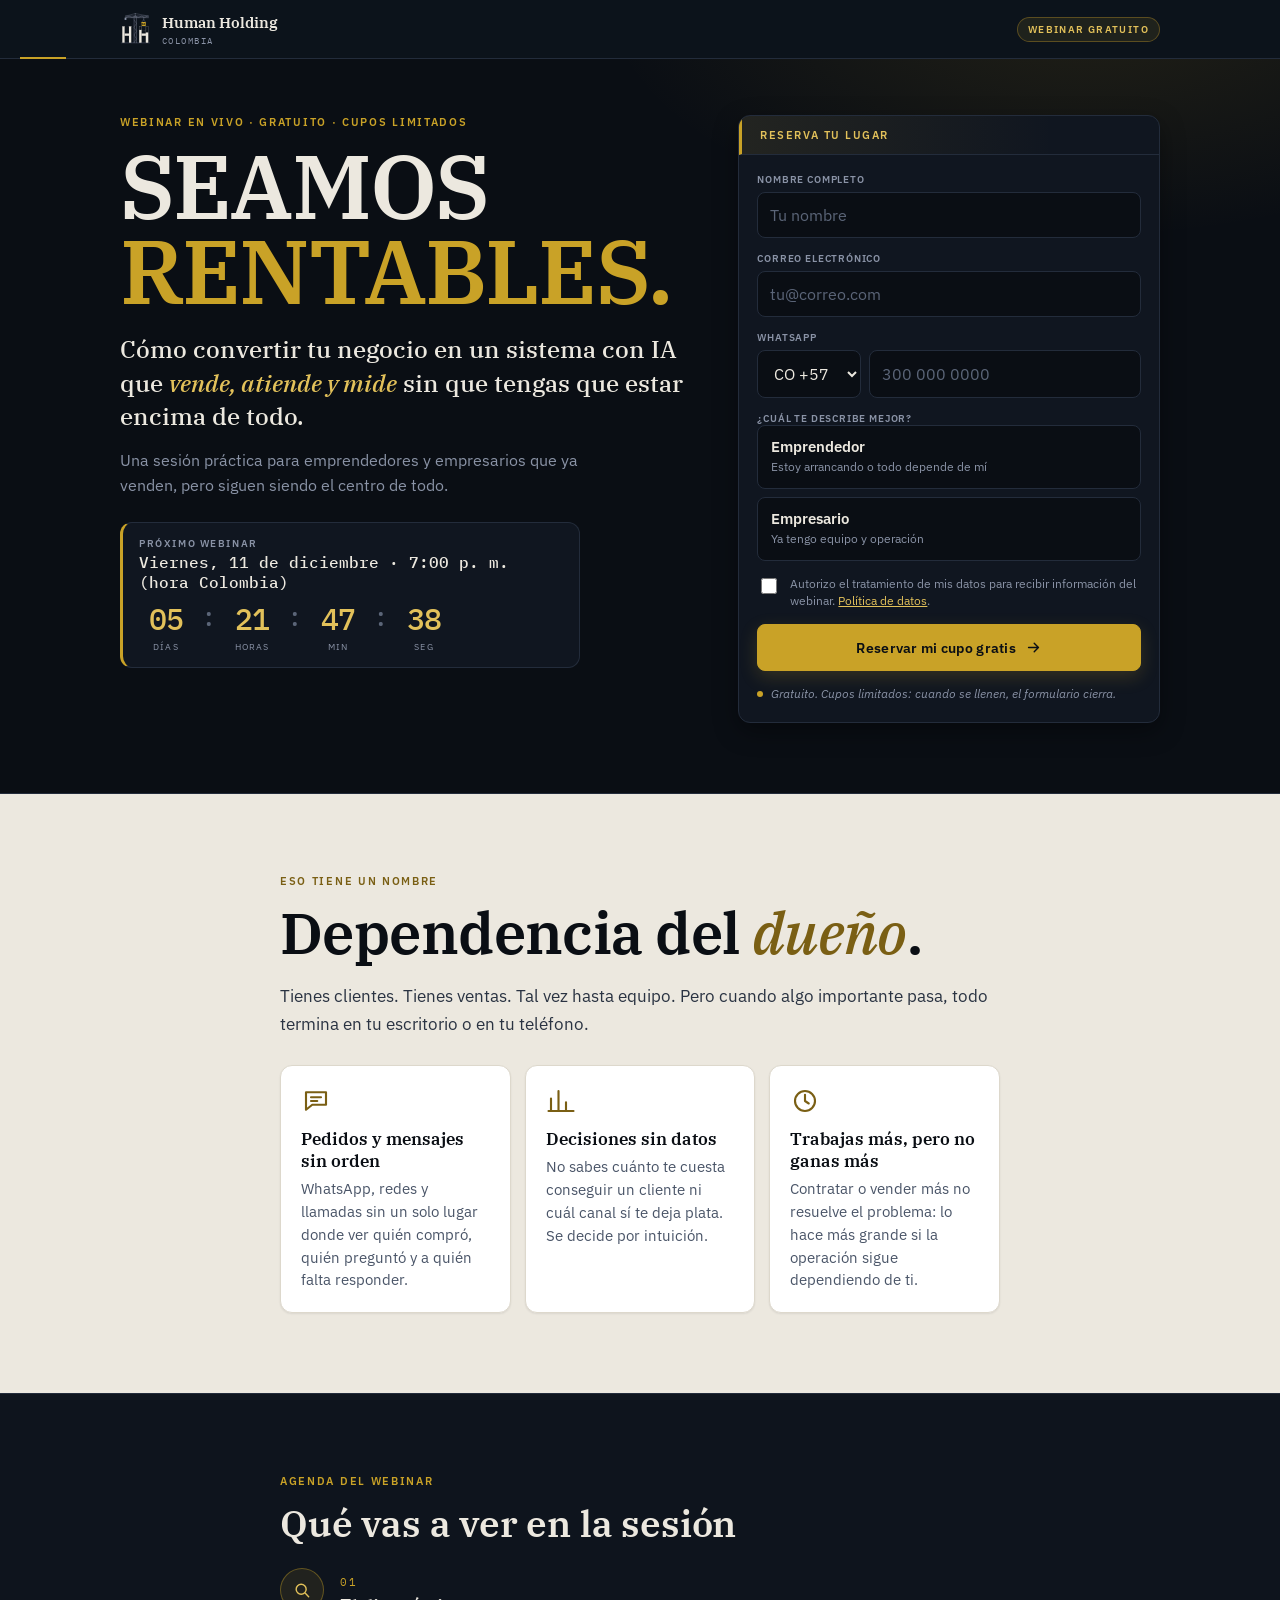
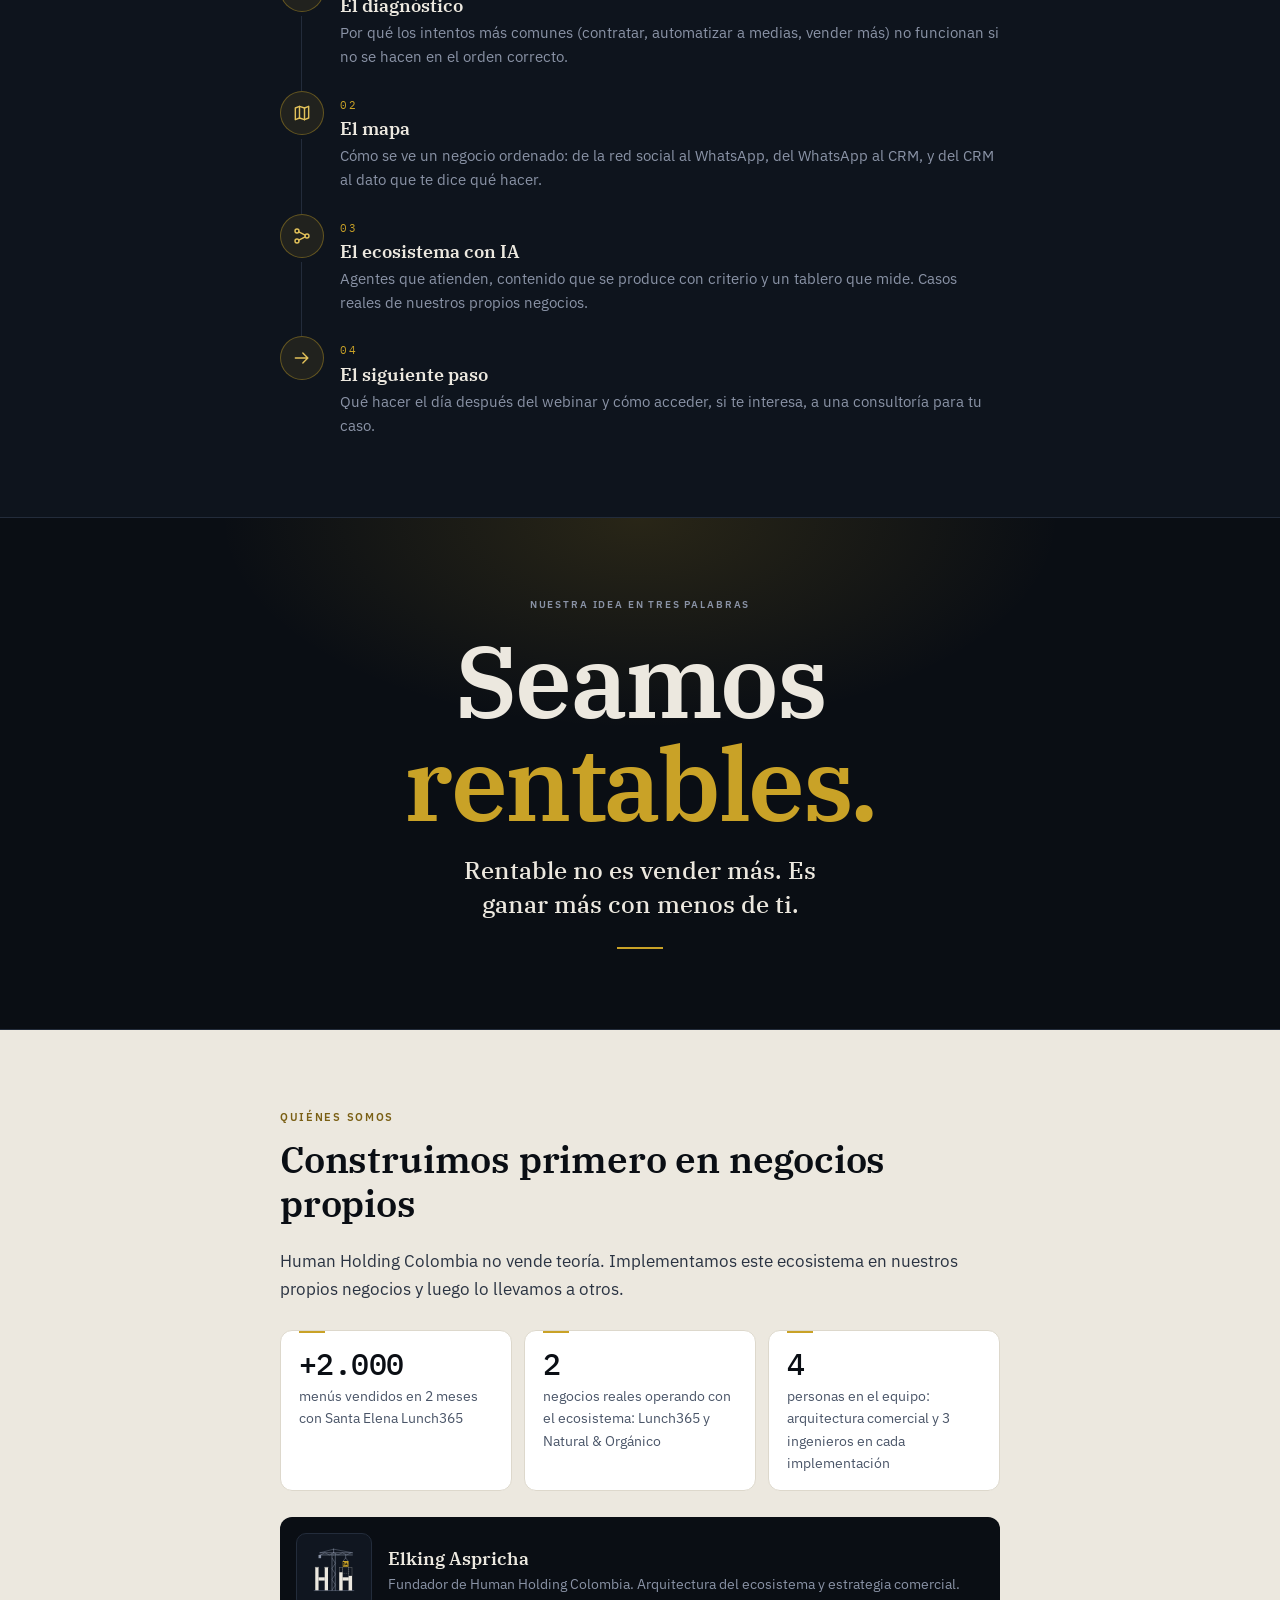
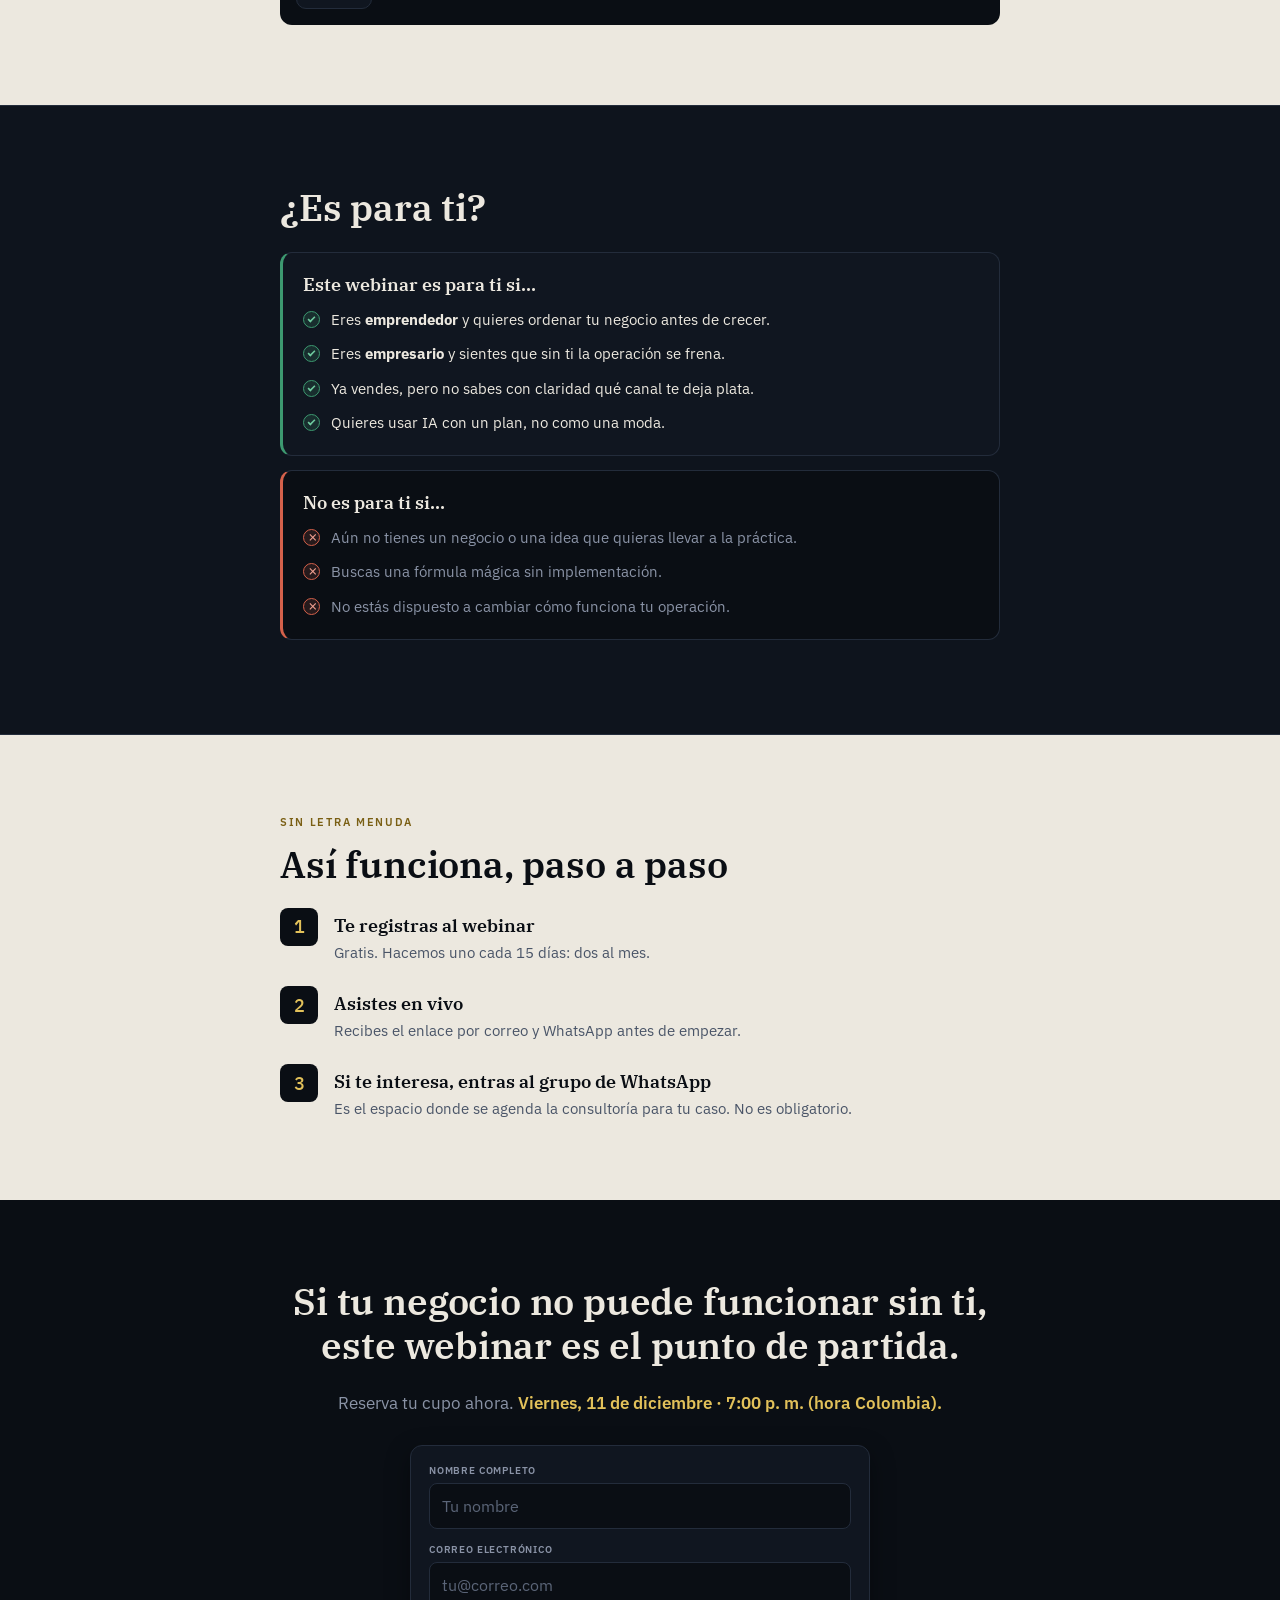
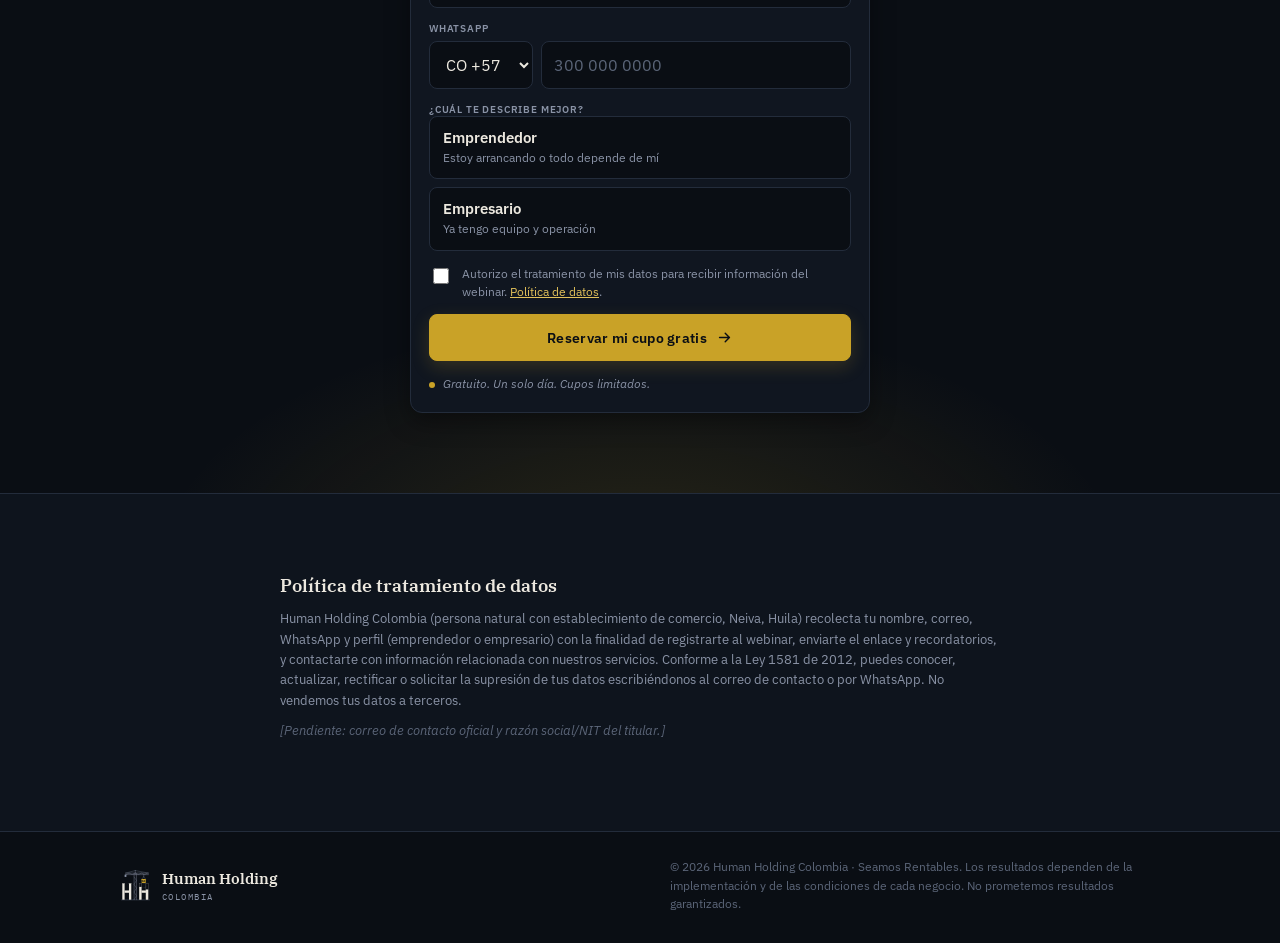
==== human-landing/index.html @ b9c24e24 "Add Human Holding webinar landing (Seamos Rentables) with brand design system Mobile-first static la" ====
<!doctype html>
<html lang="es-CO">
<head>
<meta charset="utf-8">
<meta name="viewport" content="width=device-width, initial-scale=1, viewport-fit=cover">
<title>Seamos Rentables — Webinar gratuito | Human Holding Colombia</title>
<meta name="description" content="Webinar gratuito, cada 15 días: cómo convertir tu negocio en un sistema con IA que vende, atiende y mide sin que tengas que estar encima de todo.">
<meta name="theme-color" content="#0A0E14">
<meta property="og:title" content="Seamos Rentables — Webinar gratuito">
<meta property="og:description" content="Cómo convertir tu negocio en un sistema que vende, atiende y mide sin depender de ti. Human Holding Colombia.">
<meta property="og:type" content="website">
<link rel="icon" type="image/svg+xml" href="assets/isotipo_simplificado_oscuro.svg">
<link rel="preconnect" href="https://fonts.googleapis.com">
<link rel="preconnect" href="https://fonts.gstatic.com" crossorigin>
<link href="https://fonts.googleapis.com/css2?family=IBM+Plex+Sans:wght@400;500;600;700&family=IBM+Plex+Serif:ital,wght@0,500;0,600;1,500;1,600&family=IBM+Plex+Mono:wght@400;500&display=swap" rel="stylesheet">
<link rel="stylesheet" href="styles.css">
</head>
<body class="hh-body">

<!-- BARRA SUPERIOR (sin menú: un solo objetivo) -->
<header class="topbar">
  <div class="wrap topbar-in">
    <a class="brand" href="#top" aria-label="Human Holding Colombia">
      <img src="assets/isotipo_simplificado_oscuro.svg" alt="" width="34" height="37">
      <span><b>Human Holding</b><i>Colombia</i></span>
    </a>
    <span class="topbar-tag">Webinar gratuito</span>
  </div>
</header>

<main id="top">

<!-- 1. HERO -->
<section class="hero">
  <div class="wrap hero-grid">
    <div class="hero-copy">
      <p class="eyebrow">Webinar en vivo · Gratuito · Cupos limitados</p>
      <p class="wordmark" aria-label="Seamos rentables">SEAMOS<br><span>RENTABLES.</span></p>
      <h1>Cómo convertir tu negocio en un sistema con IA que <em>vende, atiende y mide</em> sin que tengas que estar encima de todo.</h1>
      <p class="lead">Una sesión práctica para emprendedores y empresarios que ya venden, pero siguen siendo el centro de todo.</p>

      <div class="when" aria-live="polite">
        <div class="when-line">
          <span class="when-lbl">Próximo webinar</span>
          <b id="webinarFecha" class="mono">—</b>
        </div>
        <div class="count mono" id="countdown" role="timer" aria-label="Tiempo restante para el webinar">
          <div><b data-u="d">--</b><span>días</span></div>
          <i>:</i>
          <div><b data-u="h">--</b><span>horas</span></div>
          <i>:</i>
          <div><b data-u="m">--</b><span>min</span></div>
          <i>:</i>
          <div><b data-u="s">--</b><span>seg</span></div>
        </div>
      </div>
    </div>

    <!-- FORMULARIO (principal) -->
    <div class="card form-card" id="registro">
      <div class="card-hdr">Reserva tu lugar</div>
      <form class="reg-form" novalidate>
        <div class="field">
          <label class="label" for="nombre1">Nombre completo</label>
          <input class="input" id="nombre1" name="nombre" autocomplete="name" required placeholder="Tu nombre">
        </div>
        <div class="field">
          <label class="label" for="correo1">Correo electrónico</label>
          <input class="input" id="correo1" name="correo" type="email" autocomplete="email" inputmode="email" required placeholder="tu@correo.com">
        </div>
        <div class="field">
          <label class="label" for="tel1">WhatsApp</label>
          <div class="phone">
            <select class="select" name="pais" aria-label="Indicativo del país">
              <option value="57" selected>CO +57</option>
              <option value="52">MX +52</option>
              <option value="51">PE +51</option>
              <option value="54">AR +54</option>
              <option value="56">CL +56</option>
              <option value="593">EC +593</option>
              <option value="507">PA +507</option>
              <option value="506">CR +506</option>
              <option value="55">BR +55</option>
              <option value="1">US +1</option>
            </select>
            <input class="input" id="tel1" name="telefono" type="tel" autocomplete="tel-national" inputmode="tel" required placeholder="300 000 0000">
          </div>
        </div>
        <fieldset class="field perfil">
          <legend class="label">¿Cuál te describe mejor?</legend>
          <label class="opt">
            <input type="radio" name="perfil" value="emprendedor" required>
            <span><b>Emprendedor</b><small>Estoy arrancando o todo depende de mí</small></span>
          </label>
          <label class="opt">
            <input type="radio" name="perfil" value="empresario" required>
            <span><b>Empresario</b><small>Ya tengo equipo y operación</small></span>
          </label>
        </fieldset>
        <label class="consent">
          <input type="checkbox" name="consentimiento" required>
          <span>Autorizo el tratamiento de mis datos para recibir información del webinar. <a href="#privacidad">Política de datos</a>.</span>
        </label>
        <p class="form-err" role="alert" hidden></p>
        <button class="btn btn-primary btn-block" type="submit">
          <span class="btn-txt">Reservar mi cupo gratis</span>
          <svg viewBox="0 0 24 24" aria-hidden="true"><path d="M5 12h14M13 6l6 6-6 6"/></svg>
        </button>
        <p class="note"><i class="dot"></i>Gratuito. Cupos limitados: cuando se llenen, el formulario cierra.</p>
      </form>
      <div class="ok" hidden>
        <div class="ok-ico"><svg viewBox="0 0 24 24" aria-hidden="true"><path d="M5 12.5l4.5 4.5L19 7.5"/></svg></div>
        <h2>Listo, tu cupo está reservado.</h2>
        <p class="ok-when mono"></p>
        <p>Te enviaremos el enlace de acceso por <b>correo y WhatsApp</b>. Guarda la fecha en tu calendario:</p>
        <a class="btn btn-primary" id="addCal" target="_blank" rel="noopener">Agregar al calendario</a>
        <p class="demo" hidden>Modo prueba: este registro no se guardó (falta conectar Supabase).</p>
      </div>
    </div>
  </div>
</section>

<!-- 2. DOLOR -->
<section class="sec paper">
  <div class="wrap narrow">
    <p class="eyebrow dark">Eso tiene un nombre</p>
    <h2 class="h-xl">Dependencia del <em>dueño</em>.</h2>
    <p class="body-lg">Tienes clientes. Tienes ventas. Tal vez hasta equipo. Pero cuando algo importante pasa, todo termina en tu escritorio o en tu teléfono.</p>
    <div class="trio">
      <article class="card-lt">
        <svg class="ico" viewBox="0 0 24 24" aria-hidden="true"><path d="M4 5h16v10H9l-5 4z"/><path d="M8 9h8M8 12h5"/></svg>
        <h3>Pedidos y mensajes sin orden</h3>
        <p>WhatsApp, redes y llamadas sin un solo lugar donde ver quién compró, quién preguntó y a quién falta responder.</p>
      </article>
      <article class="card-lt">
        <svg class="ico" viewBox="0 0 24 24" aria-hidden="true"><path d="M4 20V10M10 20V4M16 20v-7M22 20H2"/></svg>
        <h3>Decisiones sin datos</h3>
        <p>No sabes cuánto te cuesta conseguir un cliente ni cuál canal sí te deja plata. Se decide por intuición.</p>
      </article>
      <article class="card-lt">
        <svg class="ico" viewBox="0 0 24 24" aria-hidden="true"><circle cx="12" cy="12" r="8"/><path d="M12 7v5l3 2"/></svg>
        <h3>Trabajas más, pero no ganas más</h3>
        <p>Contratar o vender más no resuelve el problema: lo hace más grande si la operación sigue dependiendo de ti.</p>
      </article>
    </div>
  </div>
</section>

<!-- 3. QUÉ VERÁS -->
<section class="sec ink2" id="agenda">
  <div class="wrap narrow">
    <p class="eyebrow">Agenda del webinar</p>
    <h2 class="h-lg">Qué vas a ver en la sesión</h2>
    <ol class="steps">
      <li>
        <span class="step-ico"><svg viewBox="0 0 24 24" aria-hidden="true"><circle cx="11" cy="11" r="6"/><path d="M16 16l4 4"/></svg></span>
        <div><span class="mono step-n">01</span><h3>El diagnóstico</h3>
        <p>Por qué los intentos más comunes (contratar, automatizar a medias, vender más) no funcionan si no se hacen en el orden correcto.</p></div>
      </li>
      <li>
        <span class="step-ico"><svg viewBox="0 0 24 24" aria-hidden="true"><path d="M4 6l5-2 6 2 5-2v14l-5 2-6-2-5 2z"/><path d="M9 4v14M15 6v14"/></svg></span>
        <div><span class="mono step-n">02</span><h3>El mapa</h3>
        <p>Cómo se ve un negocio ordenado: de la red social al WhatsApp, del WhatsApp al CRM, y del CRM al dato que te dice qué hacer.</p></div>
      </li>
      <li>
        <span class="step-ico"><svg viewBox="0 0 24 24" aria-hidden="true"><circle cx="6" cy="6" r="2.4"/><circle cx="18" cy="12" r="2.4"/><circle cx="6" cy="18" r="2.4"/><path d="M8.2 7l7.6 4M8.2 17l7.6-4"/></svg></span>
        <div><span class="mono step-n">03</span><h3>El ecosistema con IA</h3>
        <p>Agentes que atienden, contenido que se produce con criterio y un tablero que mide. Casos reales de nuestros propios negocios.</p></div>
      </li>
      <li>
        <span class="step-ico"><svg viewBox="0 0 24 24" aria-hidden="true"><path d="M4 12h14M13 6l6 6-6 6"/></svg></span>
        <div><span class="mono step-n">04</span><h3>El siguiente paso</h3>
        <p>Qué hacer el día después del webinar y cómo acceder, si te interesa, a una consultoría para tu caso.</p></div>
      </li>
    </ol>
  </div>
</section>

<!-- 4. MANIFIESTO -->
<section class="sec manifesto">
  <div class="wrap narrow center">
    <p class="mf-kicker">Nuestra idea en tres palabras</p>
    <p class="mf-big">Seamos <span>rentables.</span></p>
    <p class="mf-text">Rentable no es vender más. Es ganar más con menos de ti.</p>
    <span class="rule" aria-hidden="true"></span>
  </div>
</section>

<!-- 5. QUIÉN -->
<section class="sec paper" id="quienes">
  <div class="wrap narrow">
    <p class="eyebrow dark">Quiénes somos</p>
    <h2 class="h-lg">Construimos primero en negocios propios</h2>
    <p class="body-lg">Human Holding Colombia no vende teoría. Implementamos este ecosistema en nuestros propios negocios y luego lo llevamos a otros.</p>
    <div class="proof">
      <div class="proof-item"><b class="mono">+2.000</b><span>menús vendidos en 2 meses con Santa Elena Lunch365</span></div>
      <div class="proof-item"><b class="mono">2</b><span>negocios reales operando con el ecosistema: Lunch365 y Natural &amp; Orgánico</span></div>
      <div class="proof-item"><b class="mono">4</b><span>personas en el equipo: arquitectura comercial y 3 ingenieros en cada implementación</span></div>
    </div>
    <!-- TODO: foto de Elking + testimonios verificados (ver CONTEXTO) -->
    <div class="person">
      <div class="person-ph" aria-hidden="true"><img src="assets/isotipo_simplificado_oscuro.svg" alt="" width="56" height="62"></div>
      <div>
        <h3>Elking Aspricha</h3>
        <p>Fundador de Human Holding Colombia. Arquitectura del ecosistema y estrategia comercial.</p>
      </div>
    </div>
  </div>
</section>

<!-- 6. PARA TI / NO PARA TI -->
<section class="sec ink2">
  <div class="wrap narrow">
    <h2 class="h-lg">¿Es para ti?</h2>
    <div class="fit yes">
      <h3>Este webinar es para ti si…</h3>
      <ul>
        <li>Eres <b>emprendedor</b> y quieres ordenar tu negocio antes de crecer.</li>
        <li>Eres <b>empresario</b> y sientes que sin ti la operación se frena.</li>
        <li>Ya vendes, pero no sabes con claridad qué canal te deja plata.</li>
        <li>Quieres usar IA con un plan, no como una moda.</li>
      </ul>
    </div>
    <div class="fit no">
      <h3>No es para ti si…</h3>
      <ul>
        <li>Aún no tienes un negocio o una idea que quieras llevar a la práctica.</li>
        <li>Buscas una fórmula mágica sin implementación.</li>
        <li>No estás dispuesto a cambiar cómo funciona tu operación.</li>
      </ul>
    </div>
  </div>
</section>

<!-- 7. CÓMO FUNCIONA -->
<section class="sec paper">
  <div class="wrap narrow">
    <p class="eyebrow dark">Sin letra menuda</p>
    <h2 class="h-lg">Así funciona, paso a paso</h2>
    <ol class="flow">
      <li><span class="mono">1</span><div><h3>Te registras al webinar</h3><p>Gratis. Hacemos uno cada 15 días: dos al mes.</p></div></li>
      <li><span class="mono">2</span><div><h3>Asistes en vivo</h3><p>Recibes el enlace por correo y WhatsApp antes de empezar.</p></div></li>
      <li><span class="mono">3</span><div><h3>Si te interesa, entras al grupo de WhatsApp</h3><p>Es el espacio donde se agenda la consultoría para tu caso. No es obligatorio.</p></div></li>
    </ol>
  </div>
</section>

<!-- 8. CTA FINAL -->
<section class="sec final">
  <div class="wrap narrow center">
    <h2 class="h-lg">Si tu negocio no puede funcionar sin ti, este webinar es el punto de partida.</h2>
    <p class="body-lg">Reserva tu cupo ahora. <b id="finalFecha"></b></p>
    <div class="card form-card form-card--alt" id="registro2">
      <form class="reg-form" novalidate>
        <div class="field"><label class="label" for="nombre2">Nombre completo</label>
          <input class="input" id="nombre2" name="nombre" autocomplete="name" required placeholder="Tu nombre"></div>
        <div class="field"><label class="label" for="correo2">Correo electrónico</label>
          <input class="input" id="correo2" name="correo" type="email" autocomplete="email" inputmode="email" required placeholder="tu@correo.com"></div>
        <div class="field"><label class="label" for="tel2">WhatsApp</label>
          <div class="phone">
            <select class="select" name="pais" aria-label="Indicativo del país">
              <option value="57" selected>CO +57</option><option value="52">MX +52</option><option value="51">PE +51</option>
              <option value="54">AR +54</option><option value="56">CL +56</option><option value="593">EC +593</option>
              <option value="507">PA +507</option><option value="506">CR +506</option><option value="55">BR +55</option><option value="1">US +1</option>
            </select>
            <input class="input" id="tel2" name="telefono" type="tel" autocomplete="tel-national" inputmode="tel" required placeholder="300 000 0000">
          </div></div>
        <fieldset class="field perfil"><legend class="label">¿Cuál te describe mejor?</legend>
          <label class="opt"><input type="radio" name="perfil" value="emprendedor" required><span><b>Emprendedor</b><small>Estoy arrancando o todo depende de mí</small></span></label>
          <label class="opt"><input type="radio" name="perfil" value="empresario" required><span><b>Empresario</b><small>Ya tengo equipo y operación</small></span></label>
        </fieldset>
        <label class="consent"><input type="checkbox" name="consentimiento" required>
          <span>Autorizo el tratamiento de mis datos para recibir información del webinar. <a href="#privacidad">Política de datos</a>.</span></label>
        <p class="form-err" role="alert" hidden></p>
        <button class="btn btn-primary btn-block" type="submit"><span class="btn-txt">Reservar mi cupo gratis</span>
          <svg viewBox="0 0 24 24" aria-hidden="true"><path d="M5 12h14M13 6l6 6-6 6"/></svg></button>
        <p class="note"><i class="dot"></i>Gratuito. Un solo día. Cupos limitados.</p>
      </form>
      <div class="ok" hidden>
        <div class="ok-ico"><svg viewBox="0 0 24 24" aria-hidden="true"><path d="M5 12.5l4.5 4.5L19 7.5"/></svg></div>
        <h2>Listo, tu cupo está reservado.</h2>
        <p class="ok-when mono"></p>
        <p>Te enviaremos el enlace por <b>correo y WhatsApp</b>.</p>
        <p class="demo" hidden>Modo prueba: este registro no se guardó (falta conectar Supabase).</p>
      </div>
    </div>
  </div>
</section>

<!-- POLÍTICA DE DATOS (borrador: validar con abogado) -->
<section class="sec ink2 legal" id="privacidad">
  <div class="wrap narrow">
    <h2 class="h-sm">Política de tratamiento de datos</h2>
    <p>Human Holding Colombia (persona natural con establecimiento de comercio, Neiva, Huila) recolecta tu nombre, correo, WhatsApp y perfil (emprendedor o empresario) con la finalidad de registrarte al webinar, enviarte el enlace y recordatorios, y contactarte con información relacionada con nuestros servicios. Conforme a la Ley 1581 de 2012, puedes conocer, actualizar, rectificar o solicitar la supresión de tus datos escribiéndonos al correo de contacto o por WhatsApp. No vendemos tus datos a terceros.</p>
    <p class="muted">[Pendiente: correo de contacto oficial y razón social/NIT del titular.]</p>
  </div>
</section>

</main>

<footer class="foot">
  <div class="wrap foot-in">
    <div class="brand"><img src="assets/isotipo_simplificado_oscuro.svg" alt="" width="28" height="31"><span><b>Human Holding</b><i>Colombia</i></span></div>
    <p>© <span id="year"></span> Human Holding Colombia · Seamos Rentables. Los resultados dependen de la implementación y de las condiciones de cada negocio. No prometemos resultados garantizados.</p>
  </div>
</footer>

<!-- Barra fija móvil -->
<div class="sticky" id="sticky" aria-hidden="true">
  <a class="btn btn-primary btn-block" href="#registro">Reservar mi cupo gratis
    <svg viewBox="0 0 24 24" aria-hidden="true"><path d="M5 12h14M13 6l6 6-6 6"/></svg></a>
</div>

<script src="config.js"></script>
<script src="app.js"></script>
</body>
</html>
---- human-landing/styles.css ----
/* Human Holding Colombia — Landing "Seamos Rentables"
   Tokens del Sistema de diseño UI v1.0 (Drive: 05_MARCA_E_IDENTIDAD_VISUAL/5_Sistema_de_diseno_UI) */
:root{
  --ink:#0A0E14; --ink-2:#0E141D; --panel:#101620; --panel-2:#151C27;
  --rule:#232C3B; --rule-soft:#1A2230;
  --paper:#ECE8DF; --slate:#8A93A6; --slate-dim:#5B6578;
  --gold:#C9A227; --gold-light:#E2C15A; --gold-dim:#8C7020; --gold-text-lt:#7A5F14;
  --ok:#3D9970; --ok-text:#6FCB9F; --danger:#D4614B; --danger-text:#F0A090;
  --sans:'IBM Plex Sans',-apple-system,BlinkMacSystemFont,'Segoe UI',Roboto,sans-serif;
  --serif:'IBM Plex Serif',Georgia,'Times New Roman',serif;
  --mono:'IBM Plex Mono',ui-monospace,Menlo,Consolas,monospace;
  --r:12px; --r-sm:8px;
}
*,*::before,*::after{box-sizing:border-box}
html{scroll-behavior:smooth;-webkit-text-size-adjust:100%}
.hh-body{margin:0;background:var(--ink);color:var(--paper);font:400 16px/1.55 var(--sans);-webkit-font-smoothing:antialiased;font-variant-numeric:tabular-nums;padding-bottom:84px}
img,svg{display:block;max-width:100%}
a{color:inherit}
:focus-visible{outline:2px solid var(--gold);outline-offset:2px}
.mono{font-family:var(--mono)}
.wrap{width:100%;max-width:1080px;margin:0 auto;padding:0 20px}
.narrow{max-width:760px}
.center{text-align:center}
em{font-family:var(--serif);font-style:italic;font-weight:500;color:var(--gold-light)}

/* Barra superior */
.topbar{position:sticky;top:0;z-index:30;background:rgba(14,20,29,.92);backdrop-filter:blur(8px);border-bottom:1px solid var(--rule)}
.topbar::after{content:'';position:absolute;left:20px;bottom:-1px;width:46px;height:2px;background:var(--gold)}
.topbar-in{display:flex;align-items:center;justify-content:space-between;height:58px}
.brand{display:flex;align-items:center;gap:11px;text-decoration:none}
.brand img{width:auto;height:34px}
.brand span{display:flex;flex-direction:column;line-height:1.1}
.brand b{font:600 .92rem var(--serif)}
.brand i{font:400 .56rem var(--mono);font-style:normal;letter-spacing:.16em;text-transform:uppercase;color:var(--slate);margin-top:3px}
.topbar-tag{font:600 .62rem var(--sans);letter-spacing:.14em;text-transform:uppercase;color:var(--gold-light);border:1px solid rgba(201,162,39,.35);background:rgba(201,162,39,.1);padding:5px 10px;border-radius:999px}

/* Tipografía */
.eyebrow{font:600 .66rem var(--sans);letter-spacing:.16em;text-transform:uppercase;color:var(--gold);margin:0 0 14px}
.eyebrow.dark{color:var(--gold-text-lt)}
.h-xl{font:600 clamp(2.2rem,8vw,3.6rem)/1.08 var(--serif);letter-spacing:-.01em;margin:0 0 18px}
.h-lg{font:600 clamp(1.6rem,5.4vw,2.3rem)/1.18 var(--serif);letter-spacing:-.005em;margin:0 0 22px}
.h-sm{font:600 1.1rem var(--serif);margin:0 0 12px}
.body-lg{font-size:1.08rem;line-height:1.6;margin:0 0 28px}

/* Hero */
.hero{position:relative;padding:34px 0 46px;background:
  radial-gradient(700px 360px at 85% -10%,rgba(201,162,39,.13),transparent 70%),var(--ink);border-bottom:1px solid var(--rule)}
.hero-grid{display:grid;gap:30px}
.wordmark{font:600 clamp(2.9rem,15vw,5.6rem)/.95 var(--serif);letter-spacing:-.02em;margin:0 0 20px}
.wordmark span{color:var(--gold)}
.hero h1{font:500 clamp(1.15rem,4.6vw,1.5rem)/1.4 var(--serif);margin:0 0 14px;color:var(--paper)}
.lead{color:var(--slate);margin:0 0 24px;max-width:46ch}
.when{background:var(--panel);border:1px solid var(--rule);border-left:3px solid var(--gold);border-radius:var(--r);padding:14px 16px;max-width:460px}
.when-line{display:flex;flex-direction:column;gap:2px;margin-bottom:12px}
.when-lbl{font:600 .62rem var(--sans);letter-spacing:.16em;text-transform:uppercase;color:var(--slate)}
.when-line b{font:500 .98rem var(--mono);color:var(--paper)}
.count{display:flex;align-items:flex-start;gap:8px}
.count div{display:flex;flex-direction:column;align-items:center;min-width:54px}
.count b{font:500 1.9rem/1 var(--mono);letter-spacing:-.02em;color:var(--gold-light)}
.count span{font:400 .58rem var(--sans);letter-spacing:.12em;text-transform:uppercase;color:var(--slate);margin-top:6px}
.count i{font:400 1.6rem/1 var(--mono);color:var(--slate-dim);font-style:normal}

/* Tarjeta y formulario */
.card{background:var(--panel);border:1px solid var(--rule);border-radius:var(--r);box-shadow:0 8px 24px rgba(0,0,0,.38);overflow:hidden}
.card-hdr{padding:12px 18px;border-bottom:1px solid var(--rule);border-left:3px solid var(--gold);background:linear-gradient(90deg,rgba(201,162,39,.10),rgba(201,162,39,0) 75%);font:600 .68rem var(--sans);letter-spacing:.14em;text-transform:uppercase;color:var(--gold-light)}
.reg-form{padding:18px;display:flex;flex-direction:column;gap:14px}
.field{display:flex;flex-direction:column;gap:6px;border:0;margin:0;padding:0;min-width:0}
.label{font:600 .64rem var(--sans);letter-spacing:.08em;text-transform:uppercase;color:var(--slate);padding:0}
.input,.select{width:100%;background:var(--ink);border:1px solid var(--rule);border-radius:var(--r-sm);padding:12px;font:400 1rem var(--sans);color:var(--paper);color-scheme:dark;outline:none;transition:border-color .15s,box-shadow .15s}
.input::placeholder{color:var(--slate-dim)}
.input:focus,.select:focus{border-color:var(--gold);box-shadow:0 0 0 3px rgba(201,162,39,.14)}
.input.bad,.select.bad{border-color:var(--danger)}
.phone{display:grid;grid-template-columns:104px 1fr;gap:8px}
.perfil{gap:8px}
.opt{display:block;cursor:pointer}
.opt input{position:absolute;opacity:0;pointer-events:none}
.opt span{display:flex;flex-direction:column;gap:2px;padding:11px 13px;border:1px solid var(--rule);border-radius:var(--r-sm);background:var(--ink);transition:border-color .15s,background .15s}
.opt b{font:600 .92rem var(--sans)}
.opt small{font-size:.76rem;color:var(--slate)}
.opt input:checked + span{border-color:var(--gold);background:rgba(201,162,39,.1)}
.opt input:focus-visible + span{outline:2px solid var(--gold);outline-offset:2px}
.consent{display:flex;gap:10px;align-items:flex-start;font-size:.76rem;color:var(--slate);line-height:1.45}
.consent input{margin-top:3px;accent-color:var(--gold);width:16px;height:16px;flex-shrink:0}
.consent a{color:var(--gold-light)}
.form-err{margin:0;font-size:.82rem;color:var(--danger-text);border-left:3px solid var(--danger);padding:8px 10px;background:rgba(212,97,75,.12);border-radius:6px}
.btn{display:inline-flex;align-items:center;justify-content:center;gap:9px;border:1px solid var(--rule);background:var(--panel-2);color:var(--paper);border-radius:var(--r-sm);padding:13px 18px;font:600 .9rem var(--sans);letter-spacing:.02em;cursor:pointer;text-decoration:none;transition:opacity .15s,transform .1s,border-color .15s}
.btn svg{width:17px;height:17px;fill:none;stroke:currentColor;stroke-width:2;stroke-linecap:round;stroke-linejoin:round}
.btn:active{transform:scale(.98)}
.btn-primary{background:var(--gold);border-color:var(--gold);color:var(--ink);box-shadow:0 6px 18px rgba(201,162,39,.2)}
.btn-primary:hover{opacity:.92}
.btn-block{width:100%}
.btn[disabled]{opacity:.55;cursor:wait}
.note{margin:0;font-size:.76rem;font-style:italic;color:var(--slate);display:flex;gap:8px;align-items:center}
.dot{width:6px;height:6px;border-radius:50%;background:var(--gold);flex-shrink:0}
.ok{padding:30px 22px;text-align:center;display:flex;flex-direction:column;align-items:center;gap:10px}
.ok[hidden],.form-err[hidden],.demo[hidden]{display:none}
.ok h2{font:600 1.35rem var(--serif);margin:6px 0 0}
.ok p{margin:0;color:var(--slate)}
.ok-when{color:var(--gold-light)!important;font-size:.95rem}
.ok-ico{width:52px;height:52px;border-radius:50%;background:rgba(61,153,112,.15);border:1px solid var(--ok);display:grid;place-items:center}
.ok-ico svg{width:26px;height:26px;fill:none;stroke:var(--ok-text);stroke-width:2.2;stroke-linecap:round;stroke-linejoin:round}
.demo{font-size:.74rem!important;color:var(--danger-text)!important;border:1px dashed var(--danger);padding:6px 10px;border-radius:6px}

/* Secciones */
.sec{padding:58px 0}
.paper{background:var(--paper);color:var(--ink)}
.paper em{color:var(--gold-text-lt)}
.ink2{background:var(--ink-2);border-top:1px solid var(--rule);border-bottom:1px solid var(--rule)}
.paper p{color:#2A3342}

/* Dolor */
.trio{display:grid;gap:14px}
.card-lt{background:#fff;border:1px solid #DDD8CC;border-radius:var(--r);padding:20px;box-shadow:0 1px 2px rgba(10,14,20,.08)}
.card-lt h3{font:600 1.05rem var(--serif);margin:12px 0 6px;color:var(--ink)}
.card-lt p{margin:0;font-size:.92rem;color:#4A5568}
.ico{width:30px;height:30px;fill:none;stroke:var(--gold-text-lt);stroke-width:1.7;stroke-linecap:round;stroke-linejoin:round}

/* Agenda */
.steps,.flow{list-style:none;margin:0;padding:0;display:flex;flex-direction:column;gap:22px}
.steps li{display:flex;gap:16px;align-items:flex-start;position:relative}
.steps li:not(:last-child)::before{content:'';position:absolute;left:21px;top:48px;bottom:-22px;width:1px;background:var(--rule)}
.step-ico{width:44px;height:44px;border-radius:50%;border:1px solid rgba(201,162,39,.4);background:rgba(201,162,39,.1);display:grid;place-items:center;flex-shrink:0}
.step-ico svg{width:20px;height:20px;fill:none;stroke:var(--gold-light);stroke-width:1.7;stroke-linecap:round;stroke-linejoin:round}
.step-n{font-size:.68rem;letter-spacing:.14em;color:var(--gold)}
.steps h3,.flow h3{font:600 1.1rem var(--serif);margin:2px 0 4px}
.steps p{margin:0;color:var(--slate);font-size:.95rem}

/* Manifiesto: da renombre a "Seamos rentables" */
.manifesto{background:radial-gradient(600px 300px at 50% 0,rgba(201,162,39,.16),transparent 70%),var(--ink);padding:78px 0;border-bottom:1px solid var(--rule)}
.mf-kicker{font:600 .64rem var(--sans);letter-spacing:.18em;text-transform:uppercase;color:var(--slate);margin:0 0 18px}
.mf-big{font:600 clamp(3rem,16vw,6.4rem)/1 var(--serif);letter-spacing:-.025em;margin:0 0 20px}
.mf-big span{color:var(--gold)}
.mf-text{font:500 clamp(1.1rem,4.4vw,1.5rem)/1.4 var(--serif);color:var(--paper);max-width:28ch;margin:0 auto 26px}
.rule{display:block;width:46px;height:2px;background:var(--gold);margin:0 auto}

/* Quiénes */
.proof{display:grid;gap:12px;margin-bottom:26px}
.proof-item{background:#fff;border:1px solid #DDD8CC;border-radius:var(--r);padding:16px 18px;display:flex;flex-direction:column;gap:4px;position:relative}
.proof-item::before{content:'';position:absolute;top:0;left:18px;width:26px;height:2px;background:var(--gold)}
.proof-item b{font:500 1.9rem/1.1 var(--mono);letter-spacing:-.02em;color:var(--ink)}
.proof-item span{font-size:.9rem;color:#4A5568}
.person{display:flex;gap:16px;align-items:center;background:var(--ink);color:var(--paper);border-radius:var(--r);padding:16px}
.person-ph{width:76px;height:76px;border-radius:10px;border:1px solid var(--rule);background:var(--panel);display:grid;place-items:center;flex-shrink:0}
.person-ph img{width:auto;height:48px}
.person h3{font:600 1.1rem var(--serif);margin:0 0 4px}
.person p{margin:0;font-size:.88rem;color:var(--slate)!important}

/* Para ti */
.fit{border:1px solid var(--rule);border-radius:var(--r);padding:20px;margin-bottom:14px}
.fit h3{font:600 1.1rem var(--serif);margin:0 0 12px}
.fit ul{list-style:none;margin:0;padding:0;display:flex;flex-direction:column;gap:11px}
.fit li{position:relative;padding-left:28px;font-size:.95rem}
.fit li::before{content:'';position:absolute;left:0;top:3px;width:17px;height:17px;border-radius:50%;border:1px solid}
.fit.yes{background:var(--panel);border-left:3px solid var(--ok)}
.fit.yes li::before{border-color:var(--ok);background:rgba(61,153,112,.18)}
.fit.yes li::after{content:'';position:absolute;left:6px;top:6px;width:5px;height:9px;border:solid var(--ok-text);border-width:0 2px 2px 0;transform:rotate(45deg) scale(.8);transform-origin:center}
.fit.no{background:var(--ink);border-left:3px solid var(--danger)}
.fit.no li{color:var(--slate)}
.fit.no li::before{border-color:var(--danger);background:rgba(212,97,75,.14)}
.fit.no li::after{content:'×';position:absolute;left:4.5px;top:0;color:var(--danger-text);font-size:1rem;line-height:1.35}

/* Flujo */
.flow li{display:flex;gap:16px;align-items:flex-start}
.flow li>span{width:38px;height:38px;border-radius:8px;background:var(--ink);color:var(--gold-light);display:grid;place-items:center;font:500 1.1rem var(--mono);flex-shrink:0}
.flow h3{color:var(--ink);margin-top:6px}
.flow p{margin:0;font-size:.93rem;color:#4A5568}

/* Final */
.final{background:radial-gradient(700px 380px at 50% 110%,rgba(201,162,39,.16),transparent 70%),var(--ink)}
.final .body-lg{color:var(--slate)}
.final .body-lg b{color:var(--gold-light);font-weight:600}
.form-card--alt{text-align:left;max-width:460px;margin:0 auto}

/* Legal y pie */
.legal p{font-size:.82rem;color:var(--slate);margin:0 0 10px}
.legal .muted{color:var(--slate-dim);font-style:italic}
.foot{background:var(--ink);padding:26px 0 30px}
.foot-in{display:flex;flex-direction:column;gap:14px}
.foot p{margin:0;font-size:.74rem;color:var(--slate-dim);max-width:70ch}

/* Barra fija móvil */
.sticky{position:fixed;left:0;right:0;bottom:0;z-index:40;padding:10px 16px calc(10px + env(safe-area-inset-bottom));background:linear-gradient(to top,var(--ink) 60%,rgba(10,14,20,0));transform:translateY(110%);transition:transform .25s}
.sticky.show{transform:none}

/* Escritorio */
@media (min-width:860px){
  .hh-body{padding-bottom:0}
  .sticky{display:none}
  .hero{padding:56px 0 70px}
  .hero-grid{grid-template-columns:1.15fr .85fr;gap:48px;align-items:start}
  .form-card{position:sticky;top:84px}
  .trio{grid-template-columns:repeat(3,1fr)}
  .proof{grid-template-columns:repeat(3,1fr)}
  .sec{padding:80px 0}
  .foot-in{flex-direction:row;justify-content:space-between;align-items:center}
}
@media (prefers-reduced-motion:reduce){html{scroll-behavior:auto}*{transition:none!important}}
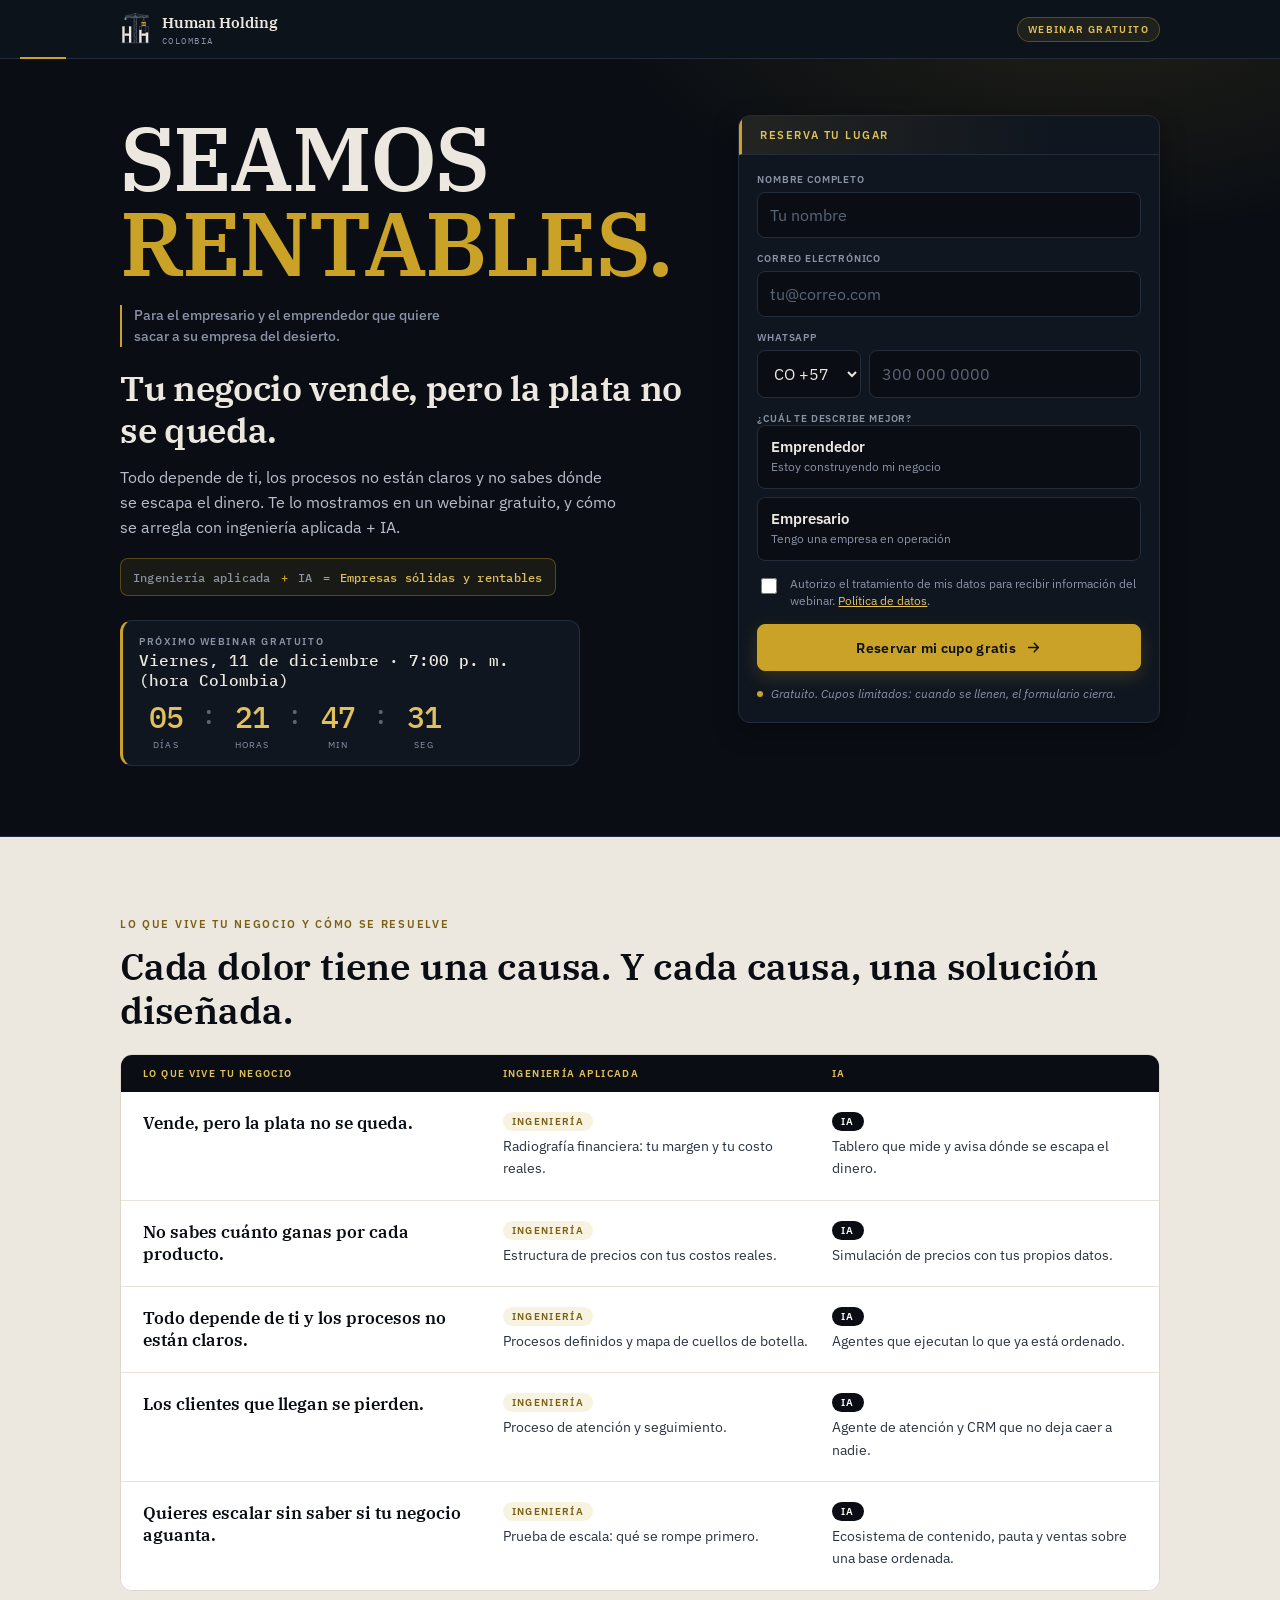
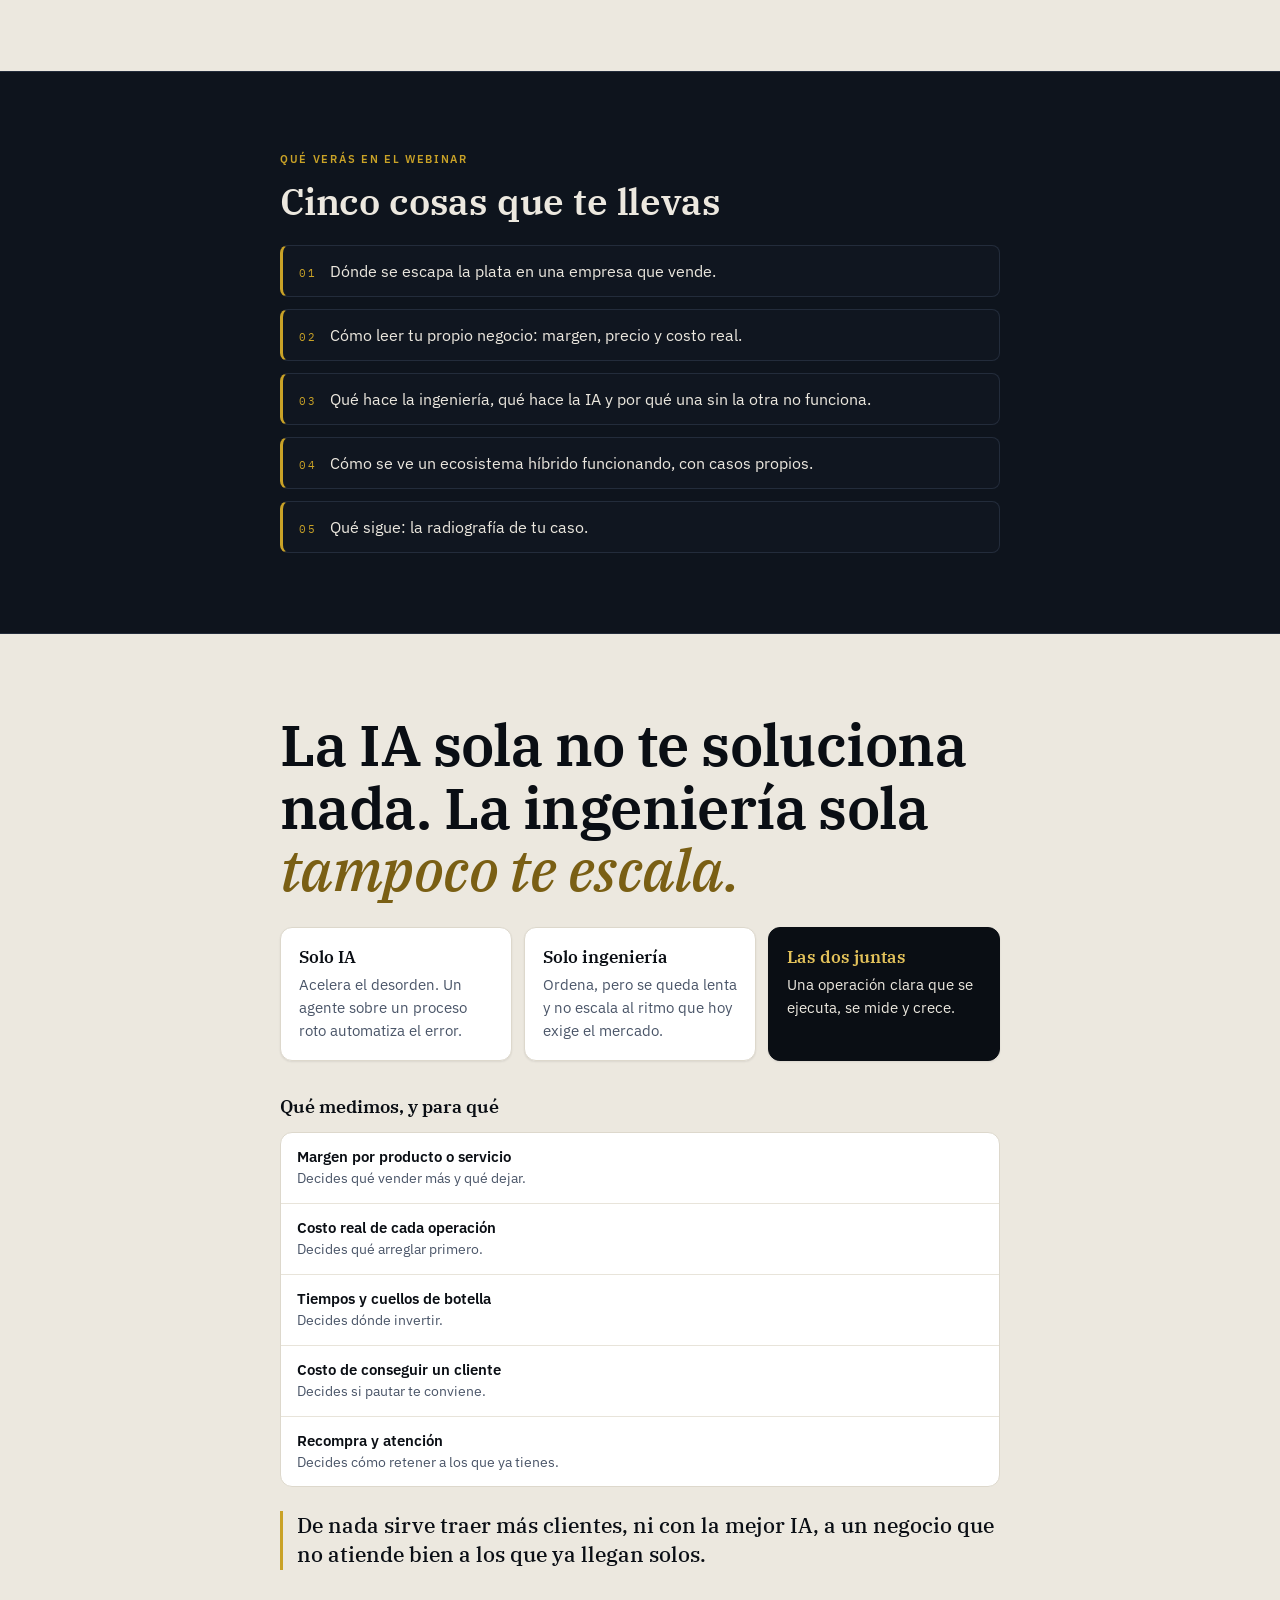
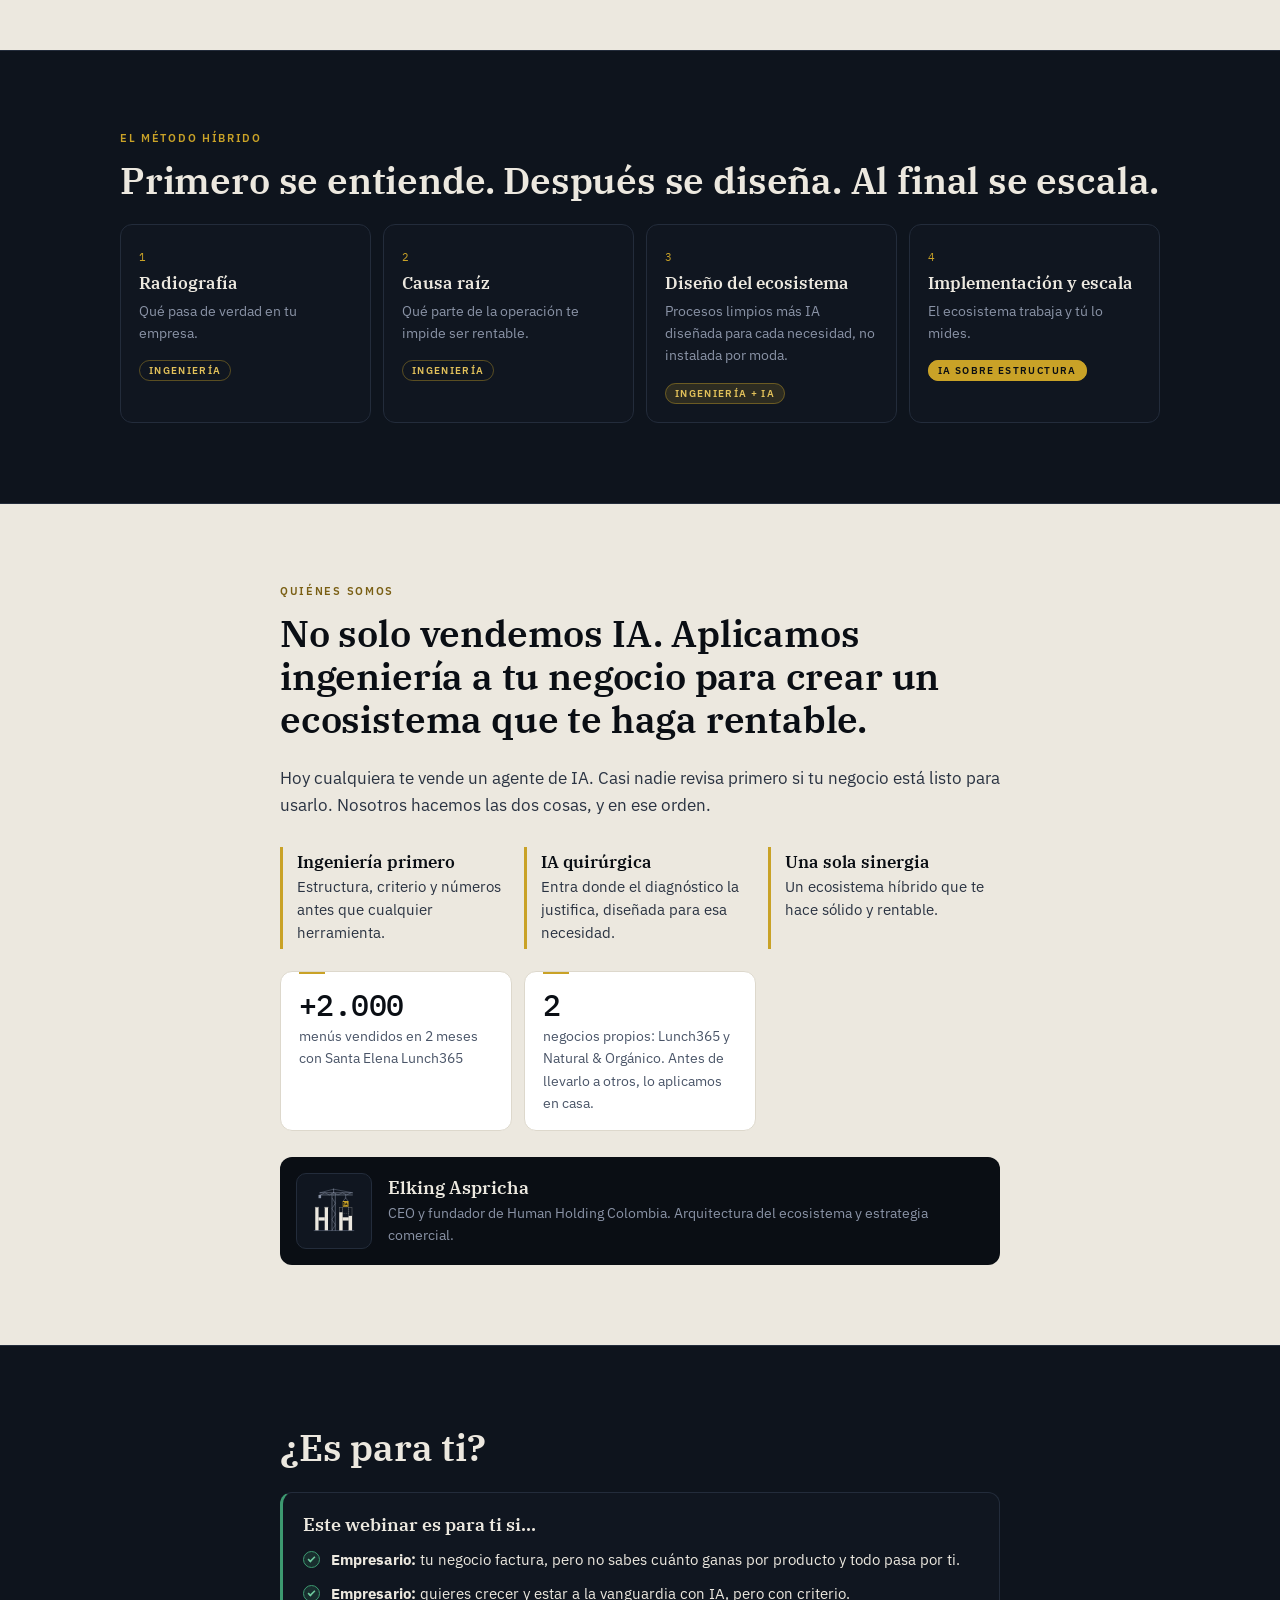
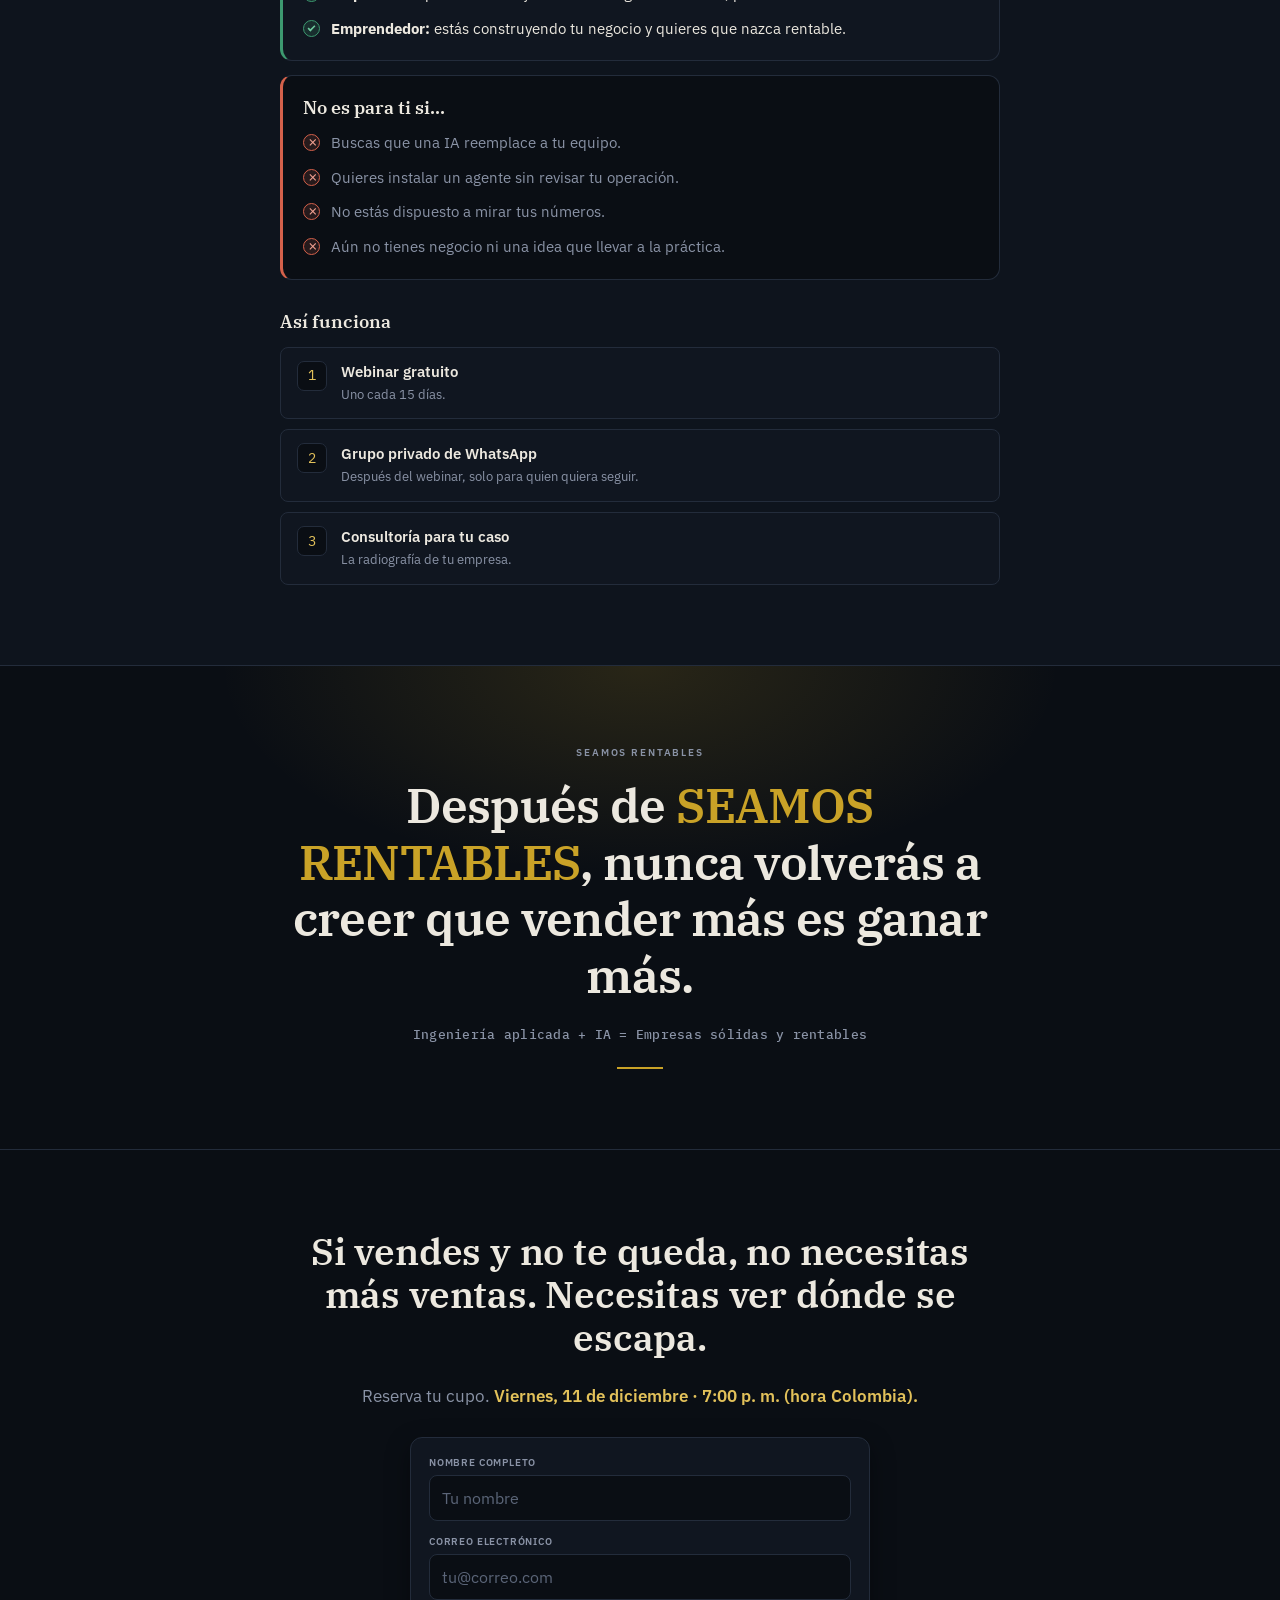
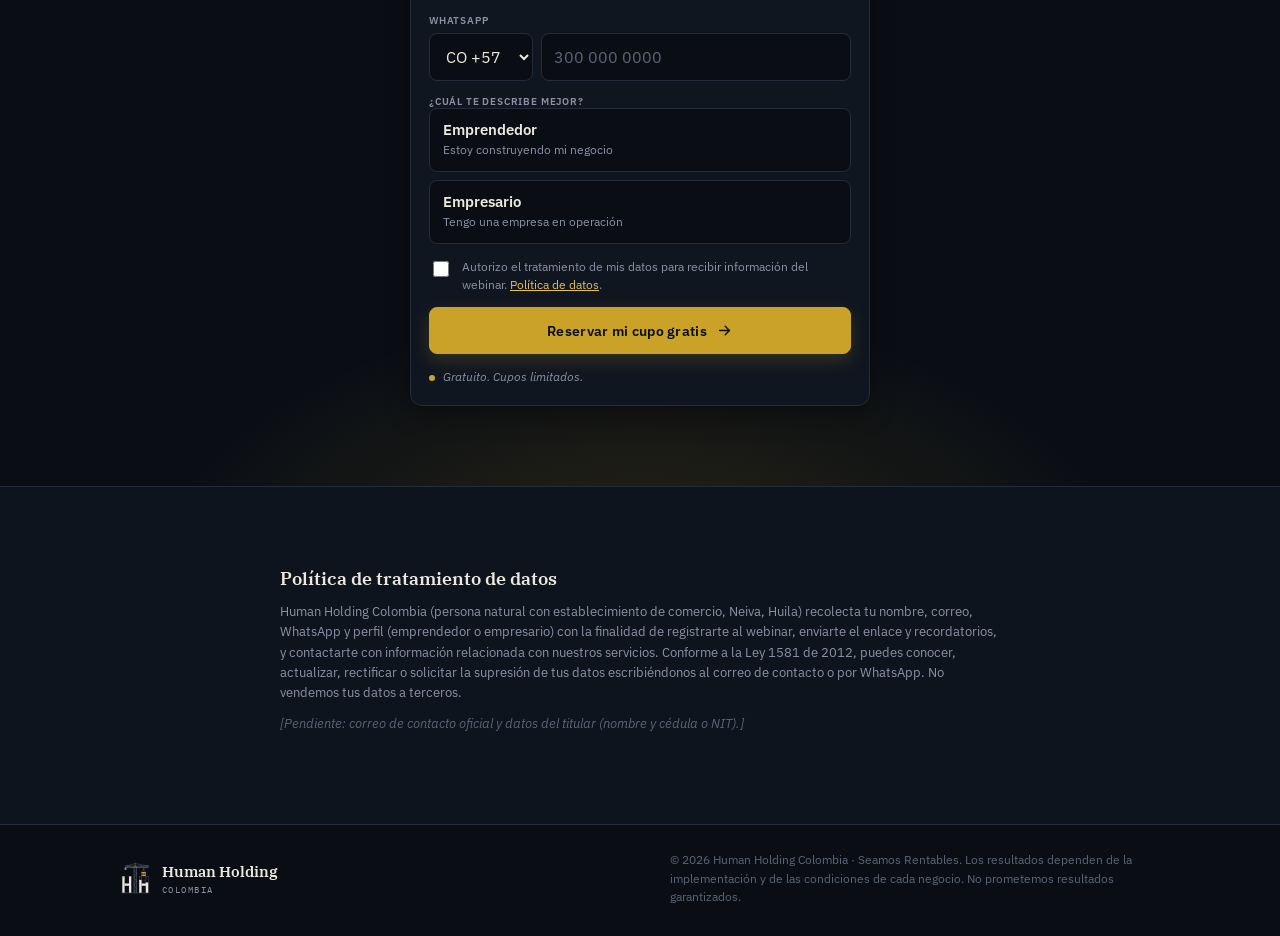
==== commit 021fe3b2: "Rewrite landing copy: hybrid engineering + AI positioning Pain-first headline with A/B variant (?v=a" ====
--- a/human-landing/index.html
+++ b/human-landing/index.html
@@ -4,10 +4,10 @@
 <meta charset="utf-8">
 <meta name="viewport" content="width=device-width, initial-scale=1, viewport-fit=cover">
 <title>Seamos Rentables — Webinar gratuito | Human Holding Colombia</title>
-<meta name="description" content="Webinar gratuito, cada 15 días: cómo convertir tu negocio en un sistema con IA que vende, atiende y mide sin que tengas que estar encima de todo.">
+<meta name="description" content="Webinar gratuito cada 15 días: descubre dónde se escapa la plata en tu negocio y cómo se arregla con ingeniería aplicada + IA.">
 <meta name="theme-color" content="#0A0E14">
 <meta property="og:title" content="Seamos Rentables — Webinar gratuito">
-<meta property="og:description" content="Cómo convertir tu negocio en un sistema que vende, atiende y mide sin depender de ti. Human Holding Colombia.">
+<meta property="og:description" content="Ingeniería aplicada + IA = Empresas sólidas y rentables. Human Holding Colombia.">
 <meta property="og:type" content="website">
 <link rel="icon" type="image/svg+xml" href="assets/isotipo_simplificado_oscuro.svg">
 <link rel="preconnect" href="https://fonts.googleapis.com">
@@ -17,7 +17,6 @@
 </head>
 <body class="hh-body">
 
-<!-- BARRA SUPERIOR (sin menú: un solo objetivo) -->
 <header class="topbar">
   <div class="wrap topbar-in">
     <a class="brand" href="#top" aria-label="Human Holding Colombia">
@@ -34,29 +33,26 @@
 <section class="hero">
   <div class="wrap hero-grid">
     <div class="hero-copy">
-      <p class="eyebrow">Webinar en vivo · Gratuito · Cupos limitados</p>
       <p class="wordmark" aria-label="Seamos rentables">SEAMOS<br><span>RENTABLES.</span></p>
-      <h1>Cómo convertir tu negocio en un sistema con IA que <em>vende, atiende y mide</em> sin que tengas que estar encima de todo.</h1>
-      <p class="lead">Una sesión práctica para emprendedores y empresarios que ya venden, pero siguen siendo el centro de todo.</p>
+      <p class="desert">Para el empresario y el emprendedor que quiere sacar a su empresa del desierto.</p>
+      <h1 id="h1" data-a="Tu negocio vende, pero la plata no se queda." data-b="Vender más no es ganar más.">Tu negocio vende, pero la plata no se queda.</h1>
+      <p class="lead">Todo depende de ti, los procesos no están claros y no sabes dónde se escapa el dinero. Te lo mostramos en un webinar gratuito, y cómo se arregla con ingeniería aplicada + IA.</p>
+      <p class="formula"><span>Ingeniería aplicada</span> <i>+</i> <span>IA</span> <i>=</i> <b>Empresas sólidas y rentables</b></p>
 
       <div class="when" aria-live="polite">
         <div class="when-line">
-          <span class="when-lbl">Próximo webinar</span>
+          <span class="when-lbl">Próximo webinar gratuito</span>
           <b id="webinarFecha" class="mono">—</b>
         </div>
         <div class="count mono" id="countdown" role="timer" aria-label="Tiempo restante para el webinar">
-          <div><b data-u="d">--</b><span>días</span></div>
-          <i>:</i>
-          <div><b data-u="h">--</b><span>horas</span></div>
-          <i>:</i>
-          <div><b data-u="m">--</b><span>min</span></div>
-          <i>:</i>
+          <div><b data-u="d">--</b><span>días</span></div><i>:</i>
+          <div><b data-u="h">--</b><span>horas</span></div><i>:</i>
+          <div><b data-u="m">--</b><span>min</span></div><i>:</i>
           <div><b data-u="s">--</b><span>seg</span></div>
         </div>
       </div>
     </div>
 
-    <!-- FORMULARIO (principal) -->
     <div class="card form-card" id="registro">
       <div class="card-hdr">Reserva tu lugar</div>
       <form class="reg-form" novalidate>
@@ -72,40 +68,25 @@
           <label class="label" for="tel1">WhatsApp</label>
           <div class="phone">
             <select class="select" name="pais" aria-label="Indicativo del país">
-              <option value="57" selected>CO +57</option>
-              <option value="52">MX +52</option>
-              <option value="51">PE +51</option>
-              <option value="54">AR +54</option>
-              <option value="56">CL +56</option>
-              <option value="593">EC +593</option>
-              <option value="507">PA +507</option>
-              <option value="506">CR +506</option>
-              <option value="55">BR +55</option>
-              <option value="1">US +1</option>
+              <option value="57" selected>CO +57</option><option value="52">MX +52</option><option value="51">PE +51</option>
+              <option value="54">AR +54</option><option value="56">CL +56</option><option value="593">EC +593</option>
+              <option value="507">PA +507</option><option value="506">CR +506</option><option value="55">BR +55</option><option value="1">US +1</option>
             </select>
             <input class="input" id="tel1" name="telefono" type="tel" autocomplete="tel-national" inputmode="tel" required placeholder="300 000 0000">
           </div>
         </div>
         <fieldset class="field perfil">
           <legend class="label">¿Cuál te describe mejor?</legend>
-          <label class="opt">
-            <input type="radio" name="perfil" value="emprendedor" required>
-            <span><b>Emprendedor</b><small>Estoy arrancando o todo depende de mí</small></span>
-          </label>
-          <label class="opt">
-            <input type="radio" name="perfil" value="empresario" required>
-            <span><b>Empresario</b><small>Ya tengo equipo y operación</small></span>
-          </label>
+          <label class="opt"><input type="radio" name="perfil" value="emprendedor" required>
+            <span><b>Emprendedor</b><small>Estoy construyendo mi negocio</small></span></label>
+          <label class="opt"><input type="radio" name="perfil" value="empresario" required>
+            <span><b>Empresario</b><small>Tengo una empresa en operación</small></span></label>
         </fieldset>
-        <label class="consent">
-          <input type="checkbox" name="consentimiento" required>
-          <span>Autorizo el tratamiento de mis datos para recibir información del webinar. <a href="#privacidad">Política de datos</a>.</span>
-        </label>
+        <label class="consent"><input type="checkbox" name="consentimiento" required>
+          <span>Autorizo el tratamiento de mis datos para recibir información del webinar. <a href="#privacidad">Política de datos</a>.</span></label>
         <p class="form-err" role="alert" hidden></p>
-        <button class="btn btn-primary btn-block" type="submit">
-          <span class="btn-txt">Reservar mi cupo gratis</span>
-          <svg viewBox="0 0 24 24" aria-hidden="true"><path d="M5 12h14M13 6l6 6-6 6"/></svg>
-        </button>
+        <button class="btn btn-primary btn-block" type="submit"><span class="btn-txt">Reservar mi cupo gratis</span>
+          <svg viewBox="0 0 24 24" aria-hidden="true"><path d="M5 12h14M13 6l6 6-6 6"/></svg></button>
         <p class="note"><i class="dot"></i>Gratuito. Cupos limitados: cuando se llenen, el formulario cierra.</p>
       </form>
       <div class="ok" hidden>
@@ -120,136 +101,173 @@
   </div>
 </section>
 
-<!-- 2. DOLOR -->
+<!-- 2. DOLOR + SOLUCIÓN HÍBRIDA -->
 <section class="sec paper">
-  <div class="wrap narrow">
-    <p class="eyebrow dark">Eso tiene un nombre</p>
-    <h2 class="h-xl">Dependencia del <em>dueño</em>.</h2>
-    <p class="body-lg">Tienes clientes. Tienes ventas. Tal vez hasta equipo. Pero cuando algo importante pasa, todo termina en tu escritorio o en tu teléfono.</p>
+  <div class="wrap">
+    <p class="eyebrow dark">Lo que vive tu negocio y cómo se resuelve</p>
+    <h2 class="h-lg">Cada dolor tiene una causa. Y cada causa, una solución diseñada.</h2>
+    <div class="pairs">
+      <div class="pairs-head" aria-hidden="true"><span>Lo que vive tu negocio</span><span>Ingeniería aplicada</span><span>IA</span></div>
+
+      <article class="pair">
+        <h3 class="pair-pain">Vende, pero la plata no se queda.</h3>
+        <p class="pair-eng"><b class="tag">Ingeniería</b>Radiografía financiera: tu margen y tu costo reales.</p>
+        <p class="pair-ia"><b class="tag tag-ia">IA</b>Tablero que mide y avisa dónde se escapa el dinero.</p>
+      </article>
+      <article class="pair">
+        <h3 class="pair-pain">No sabes cuánto ganas por cada producto.</h3>
+        <p class="pair-eng"><b class="tag">Ingeniería</b>Estructura de precios con tus costos reales.</p>
+        <p class="pair-ia"><b class="tag tag-ia">IA</b>Simulación de precios con tus propios datos.</p>
+      </article>
+      <article class="pair">
+        <h3 class="pair-pain">Todo depende de ti y los procesos no están claros.</h3>
+        <p class="pair-eng"><b class="tag">Ingeniería</b>Procesos definidos y mapa de cuellos de botella.</p>
+        <p class="pair-ia"><b class="tag tag-ia">IA</b>Agentes que ejecutan lo que ya está ordenado.</p>
+      </article>
+      <article class="pair">
+        <h3 class="pair-pain">Los clientes que llegan se pierden.</h3>
+        <p class="pair-eng"><b class="tag">Ingeniería</b>Proceso de atención y seguimiento.</p>
+        <p class="pair-ia"><b class="tag tag-ia">IA</b>Agente de atención y CRM que no deja caer a nadie.</p>
+      </article>
+      <article class="pair">
+        <h3 class="pair-pain">Quieres escalar sin saber si tu negocio aguanta.</h3>
+        <p class="pair-eng"><b class="tag">Ingeniería</b>Prueba de escala: qué se rompe primero.</p>
+        <p class="pair-ia"><b class="tag tag-ia">IA</b>Ecosistema de contenido, pauta y ventas sobre una base ordenada.</p>
+      </article>
+    </div>
+  </div>
+</section>
+
+<!-- 3. VIDEO + AGENDA -->
+<section class="sec ink2" id="agenda">
+  <div class="wrap narrow">
+    <div class="video" id="video" hidden>
+      <button class="video-poster" type="button" id="videoPlay" aria-label="Reproducir video de Elking Aspricha">
+        <span class="play"><svg viewBox="0 0 24 24" aria-hidden="true"><path d="M8 5l11 7-11 7z"/></svg></span>
+        <span class="video-cap"><b>Elking Aspricha</b>Por qué vender más no es ganar más</span>
+      </button>
+      <p class="todo-note">[Pendiente: video de Elking. Se activa con VIDEO_YOUTUBE_ID en config.js]</p>
+    </div>
+    <p class="eyebrow">Qué verás en el webinar</p>
+    <h2 class="h-lg">Cinco cosas que te llevas</h2>
+    <ol class="agenda">
+      <li><span class="mono">01</span>Dónde se escapa la plata en una empresa que vende.</li>
+      <li><span class="mono">02</span>Cómo leer tu propio negocio: margen, precio y costo real.</li>
+      <li><span class="mono">03</span>Qué hace la ingeniería, qué hace la IA y por qué una sin la otra no funciona.</li>
+      <li><span class="mono">04</span>Cómo se ve un ecosistema híbrido funcionando, con casos propios.</li>
+      <li><span class="mono">05</span>Qué sigue: la radiografía de tu caso.</li>
+    </ol>
+  </div>
+</section>
+
+<!-- 4. SINERGIA + QUÉ MEDIMOS -->
+<section class="sec paper">
+  <div class="wrap narrow">
+    <h2 class="h-xl">La IA sola no te soluciona nada. La ingeniería sola <em>tampoco te escala.</em></h2>
     <div class="trio">
-      <article class="card-lt">
-        <svg class="ico" viewBox="0 0 24 24" aria-hidden="true"><path d="M4 5h16v10H9l-5 4z"/><path d="M8 9h8M8 12h5"/></svg>
-        <h3>Pedidos y mensajes sin orden</h3>
-        <p>WhatsApp, redes y llamadas sin un solo lugar donde ver quién compró, quién preguntó y a quién falta responder.</p>
-      </article>
-      <article class="card-lt">
-        <svg class="ico" viewBox="0 0 24 24" aria-hidden="true"><path d="M4 20V10M10 20V4M16 20v-7M22 20H2"/></svg>
-        <h3>Decisiones sin datos</h3>
-        <p>No sabes cuánto te cuesta conseguir un cliente ni cuál canal sí te deja plata. Se decide por intuición.</p>
-      </article>
-      <article class="card-lt">
-        <svg class="ico" viewBox="0 0 24 24" aria-hidden="true"><circle cx="12" cy="12" r="8"/><path d="M12 7v5l3 2"/></svg>
-        <h3>Trabajas más, pero no ganas más</h3>
-        <p>Contratar o vender más no resuelve el problema: lo hace más grande si la operación sigue dependiendo de ti.</p>
-      </article>
-    </div>
-  </div>
-</section>
-
-<!-- 3. QUÉ VERÁS -->
-<section class="sec ink2" id="agenda">
-  <div class="wrap narrow">
-    <p class="eyebrow">Agenda del webinar</p>
-    <h2 class="h-lg">Qué vas a ver en la sesión</h2>
-    <ol class="steps">
-      <li>
-        <span class="step-ico"><svg viewBox="0 0 24 24" aria-hidden="true"><circle cx="11" cy="11" r="6"/><path d="M16 16l4 4"/></svg></span>
-        <div><span class="mono step-n">01</span><h3>El diagnóstico</h3>
-        <p>Por qué los intentos más comunes (contratar, automatizar a medias, vender más) no funcionan si no se hacen en el orden correcto.</p></div>
-      </li>
-      <li>
-        <span class="step-ico"><svg viewBox="0 0 24 24" aria-hidden="true"><path d="M4 6l5-2 6 2 5-2v14l-5 2-6-2-5 2z"/><path d="M9 4v14M15 6v14"/></svg></span>
-        <div><span class="mono step-n">02</span><h3>El mapa</h3>
-        <p>Cómo se ve un negocio ordenado: de la red social al WhatsApp, del WhatsApp al CRM, y del CRM al dato que te dice qué hacer.</p></div>
-      </li>
-      <li>
-        <span class="step-ico"><svg viewBox="0 0 24 24" aria-hidden="true"><circle cx="6" cy="6" r="2.4"/><circle cx="18" cy="12" r="2.4"/><circle cx="6" cy="18" r="2.4"/><path d="M8.2 7l7.6 4M8.2 17l7.6-4"/></svg></span>
-        <div><span class="mono step-n">03</span><h3>El ecosistema con IA</h3>
-        <p>Agentes que atienden, contenido que se produce con criterio y un tablero que mide. Casos reales de nuestros propios negocios.</p></div>
-      </li>
-      <li>
-        <span class="step-ico"><svg viewBox="0 0 24 24" aria-hidden="true"><path d="M4 12h14M13 6l6 6-6 6"/></svg></span>
-        <div><span class="mono step-n">04</span><h3>El siguiente paso</h3>
-        <p>Qué hacer el día después del webinar y cómo acceder, si te interesa, a una consultoría para tu caso.</p></div>
-      </li>
+      <article class="card-lt"><h3>Solo IA</h3><p>Acelera el desorden. Un agente sobre un proceso roto automatiza el error.</p></article>
+      <article class="card-lt"><h3>Solo ingeniería</h3><p>Ordena, pero se queda lenta y no escala al ritmo que hoy exige el mercado.</p></article>
+      <article class="card-lt win"><h3>Las dos juntas</h3><p>Una operación clara que se ejecuta, se mide y crece.</p></article>
+    </div>
+
+    <h3 class="h-sm dark">Qué medimos, y para qué</h3>
+    <ul class="measure">
+      <li><b>Margen por producto o servicio</b><span>Decides qué vender más y qué dejar.</span></li>
+      <li><b>Costo real de cada operación</b><span>Decides qué arreglar primero.</span></li>
+      <li><b>Tiempos y cuellos de botella</b><span>Decides dónde invertir.</span></li>
+      <li><b>Costo de conseguir un cliente</b><span>Decides si pautar te conviene.</span></li>
+      <li><b>Recompra y atención</b><span>Decides cómo retener a los que ya tienes.</span></li>
+    </ul>
+    <p class="quote">De nada sirve traer más clientes, ni con la mejor IA, a un negocio que no atiende bien a los que ya llegan solos.</p>
+  </div>
+</section>
+
+<!-- 5. MÉTODO -->
+<section class="sec ink2">
+  <div class="wrap">
+    <p class="eyebrow">El método híbrido</p>
+    <h2 class="h-lg">Primero se entiende. Después se diseña. Al final se escala.</h2>
+    <ol class="method">
+      <li><span class="mono">1</span><h3>Radiografía</h3><p>Qué pasa de verdad en tu empresa.</p><em class="mt">Ingeniería</em></li>
+      <li><span class="mono">2</span><h3>Causa raíz</h3><p>Qué parte de la operación te impide ser rentable.</p><em class="mt">Ingeniería</em></li>
+      <li><span class="mono">3</span><h3>Diseño del ecosistema</h3><p>Procesos limpios más IA diseñada para cada necesidad, no instalada por moda.</p><em class="mt mt-both">Ingeniería + IA</em></li>
+      <li><span class="mono">4</span><h3>Implementación y escala</h3><p>El ecosistema trabaja y tú lo mides.</p><em class="mt mt-ia">IA sobre estructura</em></li>
     </ol>
   </div>
 </section>
 
-<!-- 4. MANIFIESTO -->
-<section class="sec manifesto">
-  <div class="wrap narrow center">
-    <p class="mf-kicker">Nuestra idea en tres palabras</p>
-    <p class="mf-big">Seamos <span>rentables.</span></p>
-    <p class="mf-text">Rentable no es vender más. Es ganar más con menos de ti.</p>
-    <span class="rule" aria-hidden="true"></span>
-  </div>
-</section>
-
-<!-- 5. QUIÉN -->
+<!-- 6. QUIÉNES SOMOS -->
 <section class="sec paper" id="quienes">
   <div class="wrap narrow">
     <p class="eyebrow dark">Quiénes somos</p>
-    <h2 class="h-lg">Construimos primero en negocios propios</h2>
-    <p class="body-lg">Human Holding Colombia no vende teoría. Implementamos este ecosistema en nuestros propios negocios y luego lo llevamos a otros.</p>
+    <h2 class="h-lg">No solo vendemos IA. Aplicamos ingeniería a tu negocio para crear un ecosistema que te haga rentable.</h2>
+    <p class="body-lg">Hoy cualquiera te vende un agente de IA. Casi nadie revisa primero si tu negocio está listo para usarlo. Nosotros hacemos las dos cosas, y en ese orden.</p>
+    <div class="principles">
+      <div><h3>Ingeniería primero</h3><p>Estructura, criterio y números antes que cualquier herramienta.</p></div>
+      <div><h3>IA quirúrgica</h3><p>Entra donde el diagnóstico la justifica, diseñada para esa necesidad.</p></div>
+      <div><h3>Una sola sinergia</h3><p>Un ecosistema híbrido que te hace sólido y rentable.</p></div>
+    </div>
     <div class="proof">
       <div class="proof-item"><b class="mono">+2.000</b><span>menús vendidos en 2 meses con Santa Elena Lunch365</span></div>
-      <div class="proof-item"><b class="mono">2</b><span>negocios reales operando con el ecosistema: Lunch365 y Natural &amp; Orgánico</span></div>
-      <div class="proof-item"><b class="mono">4</b><span>personas en el equipo: arquitectura comercial y 3 ingenieros en cada implementación</span></div>
-    </div>
-    <!-- TODO: foto de Elking + testimonios verificados (ver CONTEXTO) -->
+      <div class="proof-item"><b class="mono">2</b><span>negocios propios: Lunch365 y Natural &amp; Orgánico. Antes de llevarlo a otros, lo aplicamos en casa.</span></div>
+      <div class="proof-item todo"><b class="mono">—</b><span>[Pendiente: caso real con cifra, como una fuga encontrada o un margen corregido]</span></div>
+    </div>
     <div class="person">
       <div class="person-ph" aria-hidden="true"><img src="assets/isotipo_simplificado_oscuro.svg" alt="" width="56" height="62"></div>
       <div>
         <h3>Elking Aspricha</h3>
-        <p>Fundador de Human Holding Colombia. Arquitectura del ecosistema y estrategia comercial.</p>
+        <p>CEO y fundador de Human Holding Colombia. Arquitectura del ecosistema y estrategia comercial.</p>
+        <p class="todo-note">[Pendiente: 2 o 3 credenciales verificables]</p>
       </div>
     </div>
   </div>
 </section>
 
-<!-- 6. PARA TI / NO PARA TI -->
+<!-- 7. ¿ES PARA TI? + CÓMO FUNCIONA -->
 <section class="sec ink2">
   <div class="wrap narrow">
     <h2 class="h-lg">¿Es para ti?</h2>
     <div class="fit yes">
       <h3>Este webinar es para ti si…</h3>
       <ul>
-        <li>Eres <b>emprendedor</b> y quieres ordenar tu negocio antes de crecer.</li>
-        <li>Eres <b>empresario</b> y sientes que sin ti la operación se frena.</li>
-        <li>Ya vendes, pero no sabes con claridad qué canal te deja plata.</li>
-        <li>Quieres usar IA con un plan, no como una moda.</li>
+        <li><b>Empresario:</b> tu negocio factura, pero no sabes cuánto ganas por producto y todo pasa por ti.</li>
+        <li><b>Empresario:</b> quieres crecer y estar a la vanguardia con IA, pero con criterio.</li>
+        <li><b>Emprendedor:</b> estás construyendo tu negocio y quieres que nazca rentable.</li>
       </ul>
     </div>
     <div class="fit no">
       <h3>No es para ti si…</h3>
       <ul>
-        <li>Aún no tienes un negocio o una idea que quieras llevar a la práctica.</li>
-        <li>Buscas una fórmula mágica sin implementación.</li>
-        <li>No estás dispuesto a cambiar cómo funciona tu operación.</li>
+        <li>Buscas que una IA reemplace a tu equipo.</li>
+        <li>Quieres instalar un agente sin revisar tu operación.</li>
+        <li>No estás dispuesto a mirar tus números.</li>
+        <li>Aún no tienes negocio ni una idea que llevar a la práctica.</li>
       </ul>
     </div>
-  </div>
-</section>
-
-<!-- 7. CÓMO FUNCIONA -->
-<section class="sec paper">
-  <div class="wrap narrow">
-    <p class="eyebrow dark">Sin letra menuda</p>
-    <h2 class="h-lg">Así funciona, paso a paso</h2>
-    <ol class="flow">
-      <li><span class="mono">1</span><div><h3>Te registras al webinar</h3><p>Gratis. Hacemos uno cada 15 días: dos al mes.</p></div></li>
-      <li><span class="mono">2</span><div><h3>Asistes en vivo</h3><p>Recibes el enlace por correo y WhatsApp antes de empezar.</p></div></li>
-      <li><span class="mono">3</span><div><h3>Si te interesa, entras al grupo de WhatsApp</h3><p>Es el espacio donde se agenda la consultoría para tu caso. No es obligatorio.</p></div></li>
+
+    <h3 class="h-sm how-t">Así funciona</h3>
+    <ol class="how">
+      <li><span class="mono">1</span><div><b>Webinar gratuito</b><small>Uno cada 15 días.</small></div></li>
+      <li><span class="mono">2</span><div><b>Grupo privado de WhatsApp</b><small>Después del webinar, solo para quien quiera seguir.</small></div></li>
+      <li><span class="mono">3</span><div><b>Consultoría para tu caso</b><small>La radiografía de tu empresa.</small></div></li>
     </ol>
   </div>
 </section>
 
-<!-- 8. CTA FINAL -->
+<!-- 8. MANIFIESTO + CIERRE -->
+<section class="sec manifesto">
+  <div class="wrap narrow center">
+    <p class="mf-kicker">Seamos rentables</p>
+    <p class="mf-big">Después de <span>SEAMOS RENTABLES</span>, nunca volverás a creer que vender más es ganar más.</p>
+    <p class="mf-formula">Ingeniería aplicada + IA = Empresas sólidas y rentables</p>
+    <span class="rule" aria-hidden="true"></span>
+  </div>
+</section>
+
 <section class="sec final">
   <div class="wrap narrow center">
-    <h2 class="h-lg">Si tu negocio no puede funcionar sin ti, este webinar es el punto de partida.</h2>
-    <p class="body-lg">Reserva tu cupo ahora. <b id="finalFecha"></b></p>
+    <h2 class="h-lg">Si vendes y no te queda, no necesitas más ventas. Necesitas ver dónde se escapa.</h2>
+    <p class="body-lg">Reserva tu cupo. <b id="finalFecha"></b></p>
     <div class="card form-card form-card--alt" id="registro2">
       <form class="reg-form" novalidate>
         <div class="field"><label class="label" for="nombre2">Nombre completo</label>
@@ -266,15 +284,15 @@
             <input class="input" id="tel2" name="telefono" type="tel" autocomplete="tel-national" inputmode="tel" required placeholder="300 000 0000">
           </div></div>
         <fieldset class="field perfil"><legend class="label">¿Cuál te describe mejor?</legend>
-          <label class="opt"><input type="radio" name="perfil" value="emprendedor" required><span><b>Emprendedor</b><small>Estoy arrancando o todo depende de mí</small></span></label>
-          <label class="opt"><input type="radio" name="perfil" value="empresario" required><span><b>Empresario</b><small>Ya tengo equipo y operación</small></span></label>
+          <label class="opt"><input type="radio" name="perfil" value="emprendedor" required><span><b>Emprendedor</b><small>Estoy construyendo mi negocio</small></span></label>
+          <label class="opt"><input type="radio" name="perfil" value="empresario" required><span><b>Empresario</b><small>Tengo una empresa en operación</small></span></label>
         </fieldset>
         <label class="consent"><input type="checkbox" name="consentimiento" required>
           <span>Autorizo el tratamiento de mis datos para recibir información del webinar. <a href="#privacidad">Política de datos</a>.</span></label>
         <p class="form-err" role="alert" hidden></p>
         <button class="btn btn-primary btn-block" type="submit"><span class="btn-txt">Reservar mi cupo gratis</span>
           <svg viewBox="0 0 24 24" aria-hidden="true"><path d="M5 12h14M13 6l6 6-6 6"/></svg></button>
-        <p class="note"><i class="dot"></i>Gratuito. Un solo día. Cupos limitados.</p>
+        <p class="note"><i class="dot"></i>Gratuito. Cupos limitados.</p>
       </form>
       <div class="ok" hidden>
         <div class="ok-ico"><svg viewBox="0 0 24 24" aria-hidden="true"><path d="M5 12.5l4.5 4.5L19 7.5"/></svg></div>
@@ -292,7 +310,7 @@
   <div class="wrap narrow">
     <h2 class="h-sm">Política de tratamiento de datos</h2>
     <p>Human Holding Colombia (persona natural con establecimiento de comercio, Neiva, Huila) recolecta tu nombre, correo, WhatsApp y perfil (emprendedor o empresario) con la finalidad de registrarte al webinar, enviarte el enlace y recordatorios, y contactarte con información relacionada con nuestros servicios. Conforme a la Ley 1581 de 2012, puedes conocer, actualizar, rectificar o solicitar la supresión de tus datos escribiéndonos al correo de contacto o por WhatsApp. No vendemos tus datos a terceros.</p>
-    <p class="muted">[Pendiente: correo de contacto oficial y razón social/NIT del titular.]</p>
+    <p class="muted">[Pendiente: correo de contacto oficial y datos del titular (nombre y cédula o NIT).]</p>
   </div>
 </section>
 
@@ -305,7 +323,6 @@
   </div>
 </footer>
 
-<!-- Barra fija móvil -->
 <div class="sticky" id="sticky" aria-hidden="true">
   <a class="btn btn-primary btn-block" href="#registro">Reservar mi cupo gratis
     <svg viewBox="0 0 24 24" aria-hidden="true"><path d="M5 12h14M13 6l6 6-6 6"/></svg></a>
--- a/human-landing/styles.css
+++ b/human-landing/styles.css
@@ -48,8 +48,12 @@
 .hero-grid{display:grid;gap:30px}
 .wordmark{font:600 clamp(2.9rem,15vw,5.6rem)/.95 var(--serif);letter-spacing:-.02em;margin:0 0 20px}
 .wordmark span{color:var(--gold)}
-.hero h1{font:500 clamp(1.15rem,4.6vw,1.5rem)/1.4 var(--serif);margin:0 0 14px;color:var(--paper)}
-.lead{color:var(--slate);margin:0 0 24px;max-width:46ch}
+.desert{margin:0 0 20px;font:500 .9rem/1.45 var(--sans);color:var(--slate);max-width:40ch;border-left:2px solid var(--gold);padding-left:12px}
+.hero h1{font:600 clamp(1.5rem,6.2vw,2.2rem)/1.2 var(--serif);letter-spacing:-.01em;margin:0 0 14px;color:var(--paper)}
+.lead{color:#B9BFCC;margin:0 0 18px;max-width:50ch}
+.formula{margin:0 0 24px;display:flex;flex-wrap:wrap;gap:6px 10px;align-items:baseline;font:500 .78rem var(--mono);letter-spacing:.02em;color:var(--slate);border:1px solid rgba(201,162,39,.35);background:rgba(201,162,39,.08);border-radius:var(--r-sm);padding:10px 12px;max-width:max-content}
+.formula i{font-style:normal;color:var(--gold)}
+.formula b{color:var(--gold-light);font-weight:500}
 .when{background:var(--panel);border:1px solid var(--rule);border-left:3px solid var(--gold);border-radius:var(--r);padding:14px 16px;max-width:460px}
 .when-line{display:flex;flex-direction:column;gap:2px;margin-bottom:12px}
 .when-lbl{font:600 .62rem var(--sans);letter-spacing:.16em;text-transform:uppercase;color:var(--slate)}
@@ -108,29 +112,80 @@
 .ink2{background:var(--ink-2);border-top:1px solid var(--rule);border-bottom:1px solid var(--rule)}
 .paper p{color:#2A3342}
 
-/* Dolor */
-.trio{display:grid;gap:14px}
-.card-lt{background:#fff;border:1px solid #DDD8CC;border-radius:var(--r);padding:20px;box-shadow:0 1px 2px rgba(10,14,20,.08)}
-.card-lt h3{font:600 1.05rem var(--serif);margin:12px 0 6px;color:var(--ink)}
+/* Dolor + solución híbrida */
+.pairs{display:flex;flex-direction:column;gap:14px}
+.pairs-head{display:none}
+.pair{background:#fff;border:1px solid #DDD8CC;border-radius:var(--r);padding:18px;box-shadow:0 1px 2px rgba(10,14,20,.08);display:grid;gap:12px;position:relative}
+.pair::before{content:'';position:absolute;top:0;left:18px;width:26px;height:2px;background:var(--gold)}
+.pair-pain{font:600 1.08rem/1.3 var(--serif);margin:6px 0 0;color:var(--ink)}
+.pair p{margin:0;font-size:.9rem;color:#2A3342;display:flex;flex-direction:column;gap:4px}
+.pair .tag{align-self:flex-start;font:600 .6rem var(--sans);letter-spacing:.14em;text-transform:uppercase;color:var(--gold-text-lt);background:rgba(201,162,39,.14);border-radius:999px;padding:3px 9px}
+.pair .tag-ia{color:#fff;background:var(--ink)}
+
+/* Sinergia */
+.trio{display:grid;gap:12px;margin:26px 0 34px}
+.card-lt{background:#fff;border:1px solid #DDD8CC;border-radius:var(--r);padding:18px;box-shadow:0 1px 2px rgba(10,14,20,.08)}
+.card-lt h3{font:600 1.05rem var(--serif);margin:0 0 6px;color:var(--ink)}
 .card-lt p{margin:0;font-size:.92rem;color:#4A5568}
-.ico{width:30px;height:30px;fill:none;stroke:var(--gold-text-lt);stroke-width:1.7;stroke-linecap:round;stroke-linejoin:round}
-
-/* Agenda */
-.steps,.flow{list-style:none;margin:0;padding:0;display:flex;flex-direction:column;gap:22px}
-.steps li{display:flex;gap:16px;align-items:flex-start;position:relative}
-.steps li:not(:last-child)::before{content:'';position:absolute;left:21px;top:48px;bottom:-22px;width:1px;background:var(--rule)}
-.step-ico{width:44px;height:44px;border-radius:50%;border:1px solid rgba(201,162,39,.4);background:rgba(201,162,39,.1);display:grid;place-items:center;flex-shrink:0}
-.step-ico svg{width:20px;height:20px;fill:none;stroke:var(--gold-light);stroke-width:1.7;stroke-linecap:round;stroke-linejoin:round}
-.step-n{font-size:.68rem;letter-spacing:.14em;color:var(--gold)}
-.steps h3,.flow h3{font:600 1.1rem var(--serif);margin:2px 0 4px}
-.steps p{margin:0;color:var(--slate);font-size:.95rem}
+.card-lt.win{background:var(--ink);border-color:var(--ink)}
+.card-lt.win h3{color:var(--gold-light)}
+.card-lt.win p{color:var(--paper)}
+.dark{color:var(--ink)}
+.measure{list-style:none;margin:14px 0 24px;padding:0;border:1px solid #DDD8CC;border-radius:var(--r);background:#fff;overflow:hidden}
+.measure li{display:flex;flex-direction:column;gap:2px;padding:13px 16px;border-bottom:1px solid #E8E4DA}
+.measure li:last-child{border-bottom:0}
+.measure b{font:600 .95rem var(--sans);color:var(--ink)}
+.measure span{font-size:.88rem;color:#4A5568}
+.quote{font:500 clamp(1.05rem,4vw,1.3rem)/1.4 var(--serif);border-left:3px solid var(--gold);padding-left:14px;margin:0;color:var(--ink)!important}
+
+/* Video + agenda */
+.video{margin-bottom:34px}
+.video[hidden]{display:none}
+.video-poster,.video iframe{display:block;width:100%;aspect-ratio:var(--video-ratio,16/9);border:1px solid var(--rule);border-radius:var(--r);background:radial-gradient(400px 200px at 50% 40%,rgba(201,162,39,.14),transparent 70%),var(--panel)}
+.video-poster{position:relative;cursor:pointer;color:var(--paper);font:inherit;padding:0;display:grid;place-items:center}
+.play{width:68px;height:68px;border-radius:50%;background:var(--gold);display:grid;place-items:center;box-shadow:0 8px 24px rgba(201,162,39,.3)}
+.play svg{width:26px;height:26px;fill:var(--ink);margin-left:3px}
+.video-cap{position:absolute;left:16px;right:16px;bottom:14px;text-align:left;font-size:.82rem;color:var(--slate)}
+.video-cap b{display:block;color:var(--paper);font:600 .95rem var(--serif)}
+.agenda{list-style:none;margin:0;padding:0;display:flex;flex-direction:column;gap:12px}
+.agenda li{display:flex;gap:14px;align-items:baseline;padding:13px 16px;background:var(--panel);border:1px solid var(--rule);border-left:3px solid var(--gold);border-radius:var(--r-sm);font-size:.97rem}
+.agenda li span{font-size:.7rem;letter-spacing:.14em;color:var(--gold);flex-shrink:0}
+
+/* Método */
+.method{list-style:none;margin:0;padding:0;display:grid;gap:12px}
+.method li{background:var(--panel);border:1px solid var(--rule);border-radius:var(--r);padding:18px;position:relative}
+.method li>span{font-size:.7rem;letter-spacing:.14em;color:var(--gold)}
+.method h3{font:600 1.05rem var(--serif);margin:4px 0 6px}
+.method p{margin:0 0 12px;font-size:.9rem;color:var(--slate)}
+.mt{font:600 .6rem var(--sans);font-style:normal;letter-spacing:.14em;text-transform:uppercase;color:var(--gold-light);border:1px solid rgba(201,162,39,.4);border-radius:999px;padding:3px 9px}
+.mt-both{background:rgba(201,162,39,.16)}
+.mt-ia{color:var(--ink);background:var(--gold);border-color:var(--gold)}
+
+/* Quiénes somos */
+.principles{display:grid;gap:12px;margin-bottom:22px}
+.principles div{border-left:3px solid var(--gold);padding:4px 0 4px 14px}
+.principles h3{font:600 1.05rem var(--serif);margin:0 0 3px;color:var(--ink)}
+.principles p{margin:0;font-size:.92rem}
+.todo-note,.proof-item.todo{display:none}
+.preview .proof-item.todo{display:flex}
+.preview .todo-note{display:block}
+.proof-item.todo{border-style:dashed}
+.todo-note{margin:8px 0 0!important;font-size:.76rem!important;font-style:italic;color:var(--danger-text)!important}
+
+/* Cómo funciona */
+.how-t{margin:30px 0 14px}
+.how{list-style:none;margin:0;padding:0;display:grid;gap:10px}
+.how li{display:flex;gap:14px;align-items:flex-start;background:var(--panel);border:1px solid var(--rule);border-radius:var(--r-sm);padding:13px 16px}
+.how li>span{width:30px;height:30px;border-radius:7px;background:var(--ink);color:var(--gold-light);display:grid;place-items:center;font-size:.9rem;flex-shrink:0;border:1px solid var(--rule)}
+.how b{display:block;font:600 .95rem var(--sans)}
+.how small{color:var(--slate);font-size:.82rem}
 
 /* Manifiesto: da renombre a "Seamos rentables" */
 .manifesto{background:radial-gradient(600px 300px at 50% 0,rgba(201,162,39,.16),transparent 70%),var(--ink);padding:78px 0;border-bottom:1px solid var(--rule)}
 .mf-kicker{font:600 .64rem var(--sans);letter-spacing:.18em;text-transform:uppercase;color:var(--slate);margin:0 0 18px}
-.mf-big{font:600 clamp(3rem,16vw,6.4rem)/1 var(--serif);letter-spacing:-.025em;margin:0 0 20px}
+.mf-big{font:600 clamp(1.7rem,7vw,3rem)/1.18 var(--serif);letter-spacing:-.015em;margin:0 0 22px}
 .mf-big span{color:var(--gold)}
-.mf-text{font:500 clamp(1.1rem,4.4vw,1.5rem)/1.4 var(--serif);color:var(--paper);max-width:28ch;margin:0 auto 26px}
+.mf-formula{font:500 .8rem var(--mono);color:var(--slate);margin:0 0 24px;letter-spacing:.02em}
 .rule{display:block;width:46px;height:2px;background:var(--gold);margin:0 auto}
 
 /* Quiénes */
@@ -189,8 +244,14 @@
   .hero{padding:56px 0 70px}
   .hero-grid{grid-template-columns:1.15fr .85fr;gap:48px;align-items:start}
   .form-card{position:sticky;top:84px}
-  .trio{grid-template-columns:repeat(3,1fr)}
-  .proof{grid-template-columns:repeat(3,1fr)}
+  .trio,.principles,.proof{grid-template-columns:repeat(3,1fr)}
+  .method{grid-template-columns:repeat(4,1fr)}
+  .pairs{gap:0;border:1px solid #DDD8CC;border-radius:var(--r);background:#fff;overflow:hidden}
+  .pairs-head{display:grid;grid-template-columns:1.1fr 1fr 1fr;gap:24px;padding:12px 22px;background:var(--ink);color:var(--gold-light);font:600 .62rem var(--sans);letter-spacing:.14em;text-transform:uppercase}
+  .pair{grid-template-columns:1.1fr 1fr 1fr;gap:24px;align-items:start;border:0;border-bottom:1px solid #E8E4DA;border-radius:0;box-shadow:none;padding:20px 22px}
+  .pair:last-child{border-bottom:0}
+  .pair::before{display:none}
+  .pair-pain{margin:0}
   .sec{padding:80px 0}
   .foot-in{flex-direction:row;justify-content:space-between;align-items:center}
 }
